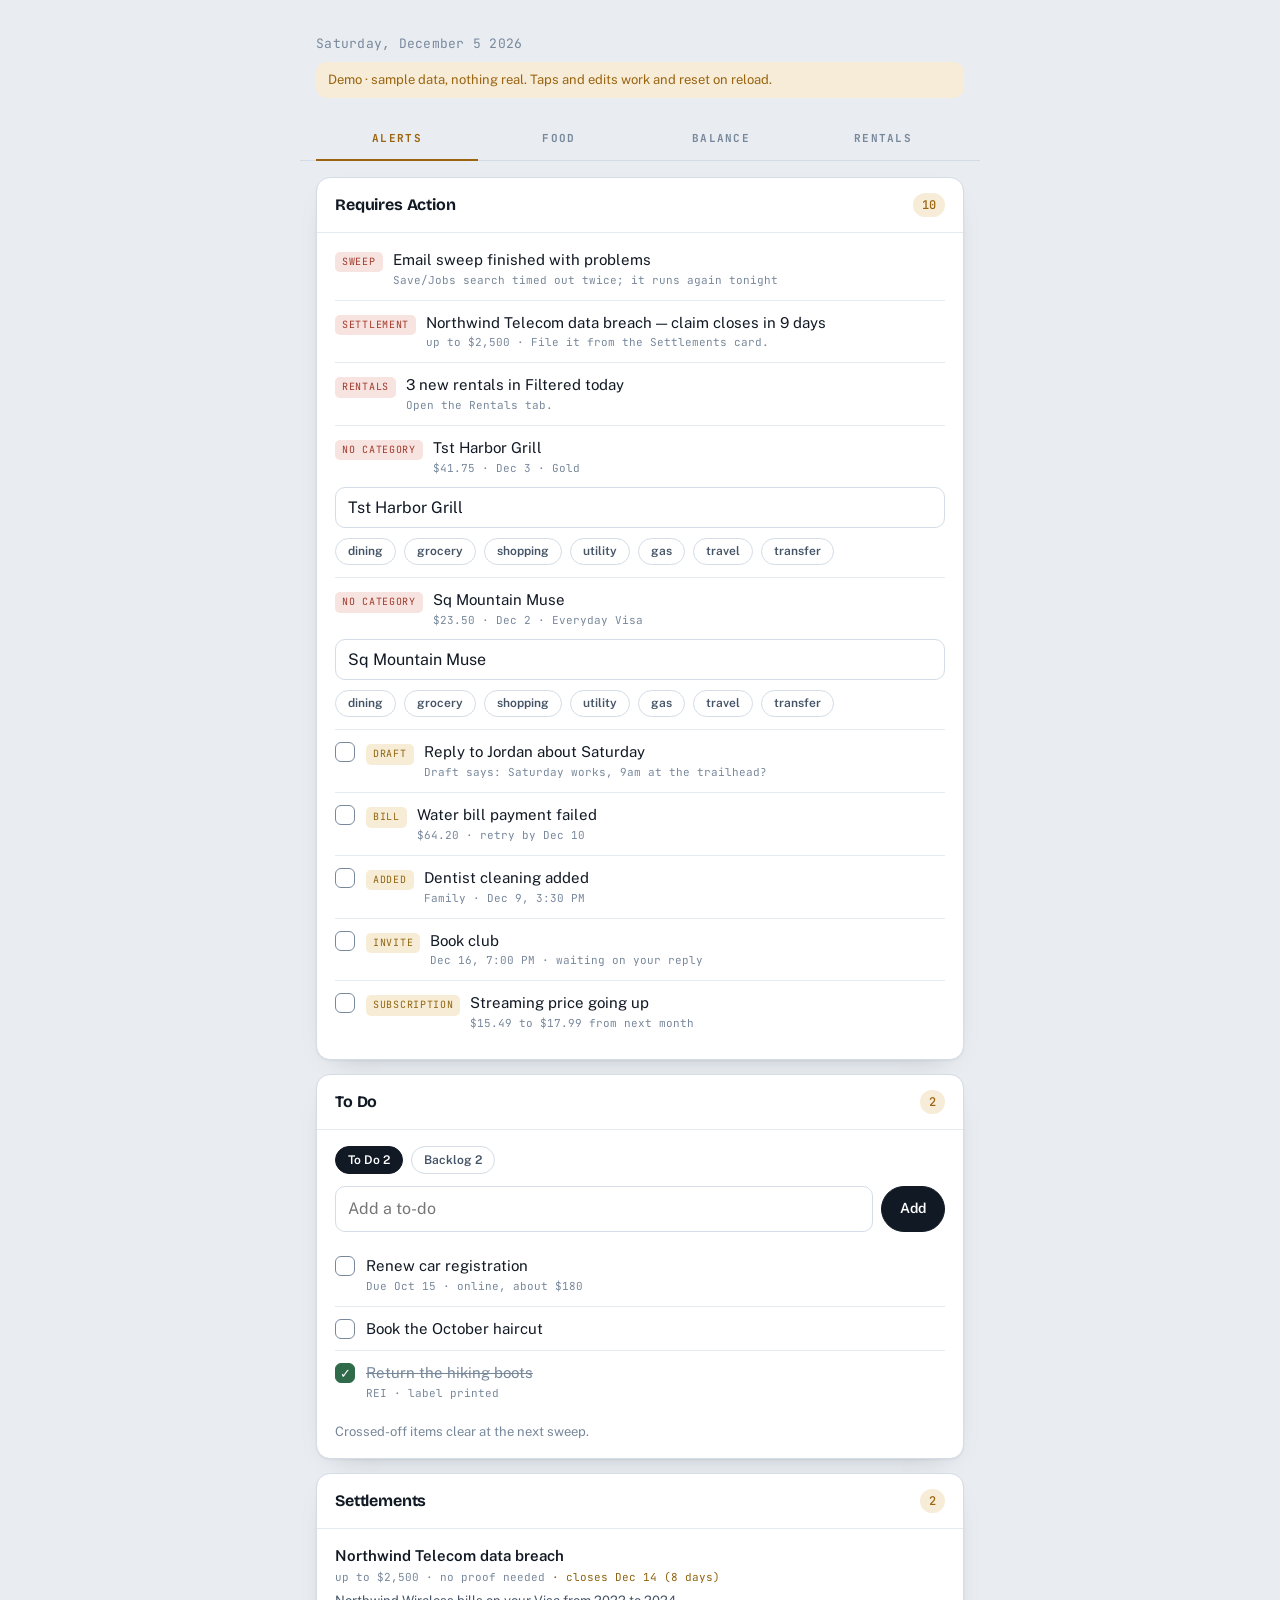
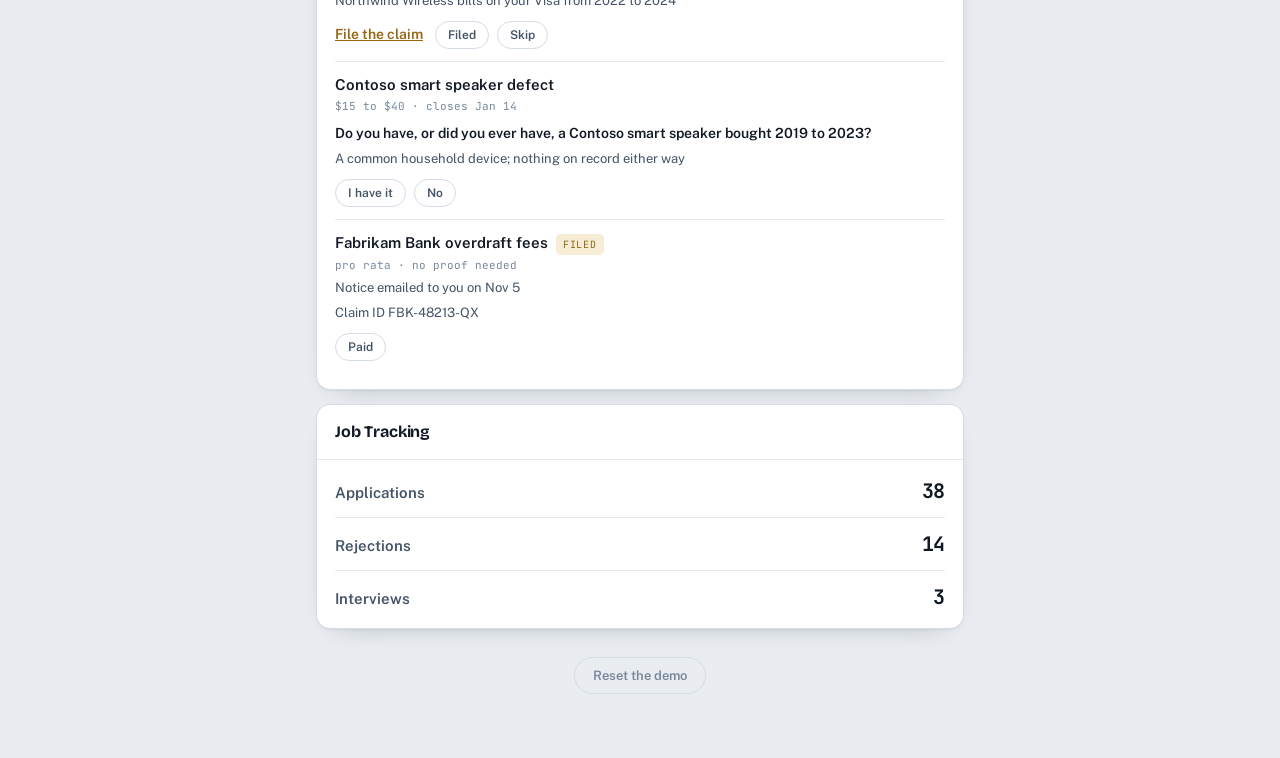
==== page/index.html @ d35552bb "Mirror the current tracking engine with an invented household The page, sweeps, schema and functions" ====
<!doctype html>
<html lang="en">
<head>
<meta charset="utf-8">
<meta name="viewport" content="width=device-width,initial-scale=1,maximum-scale=1,user-scalable=no,viewport-fit=cover">
<title>Tracking Engine</title>
<meta name="apple-mobile-web-app-capable" content="yes">
<meta name="mobile-web-app-capable" content="yes">
<meta name="apple-mobile-web-app-title" content="Tracking">
<meta name="theme-color" content="#e9edf2" media="(prefers-color-scheme: light)">
<meta name="theme-color" content="#0c1218" media="(prefers-color-scheme: dark)">
<link rel="manifest" href="manifest.webmanifest">
<link rel="apple-touch-icon" href="apple-touch-icon.png">
<link rel="icon" type="image/png" href="apple-touch-icon.png">
<link rel="preconnect" href="https://fonts.googleapis.com">
<link rel="preconnect" href="https://fonts.gstatic.com" crossorigin>
<link rel="stylesheet" href="https://fonts.googleapis.com/css2?family=Bricolage+Grotesque:opsz,wght@12..96,500;12..96,700;12..96,800&family=Public+Sans:ital,wght@0,400;0,500;0,600;1,400&family=JetBrains+Mono:wght@400;500;700&display=swap">
<link rel="stylesheet" href="style.css">
<link rel="stylesheet" href="alerts.css">
<link rel="stylesheet" href="food.css">
<link rel="stylesheet" href="balance.css">
<link rel="stylesheet" href="rentals.css">

</head>
<body>

<div class="wrap" id="app">

<header class="top">
  <div class="date" id="briefDate">&nbsp;</div>
  <p class="demo-note">Demo &middot; sample data, nothing real. Taps and edits work and reset on reload.</p>
  <div class="errbar" id="err" hidden></div>
</header>

<nav class="pagetabs" role="tablist" aria-label="Pages">
  <button class="ptab" role="tab" data-page="alerts" aria-selected="true">Alerts</button>
  <button class="ptab" role="tab" data-page="food" aria-selected="false">Food</button>
  <button class="ptab" role="tab" data-page="balance" aria-selected="false">Balance</button>
  <button class="ptab" role="tab" data-page="rentals" aria-selected="false">Rentals</button>
</nav>

<main>

  <div class="page" data-page="alerts">
  <!-- Shown only in the home-screen app, and only until notifications are
       allowed or refused: iOS draws the icon badge only with that permission. -->
  <button type="button" class="badge-ask" id="badgeAsk" hidden>Show the count on the home-screen icon</button>

  <!-- ============ REQUIRES ACTION ============ -->
  <section class="card plain">
    <div class="card-head">
      <h2>Requires Action</h2>
      <span class="count act" id="actCount">0</span>
    </div>
    <div class="card-body">
      <ul class="act" id="actList">
      </ul>
      <p class="all-clear" id="allClear" hidden>Nothing outstanding — everything
        raised this morning has been dealt with.</p>
    </div>
  </section>

  <!-- ============ TO DO ============ -->
  <!-- secretary_todos, list = 'todo', with list = 'backlog' behind a second
       tab: to-dos he has parked, never counted in the badge. A tap crosses an
       item off, or back on; one still crossed off when the next 1am sweep
       runs is cleared. -->
  <section class="card plain" id="todoCard">
    <div class="card-head">
      <h2>To Do</h2>
      <span class="count" id="todoCount">0</span>
    </div>
    <div class="card-body">
      <div class="todo-tabs" id="todoTabs" hidden>
        <button type="button" class="file-opt" id="tabTodo" aria-pressed="true">To Do</button>
        <button type="button" class="file-opt" id="tabBack" aria-pressed="false">Backlog</button>
      </div>
      <div id="todoPane">
        <form class="todo-add" id="todoForm">
          <input id="todoInput" type="text" maxlength="200" placeholder="Add a to-do"
            autocomplete="off" enterkeyhint="done" aria-label="New to-do">
          <button type="submit">Add</button>
        </form>
        <ul class="todos" id="todoList"></ul>
      </div>
      <ul class="todos" id="backList" hidden></ul>
      <p class="caveat" id="todoNote" hidden>Crossed-off items clear at the next sweep.</p>
    </div>
  </section>

  <!-- ============ SETTLEMENTS ============ -->
  <!-- accountant_settlements: class actions he likely qualifies for, found by
       the email sweep (notices every night, a site search on Sundays). Only
       what he can still act on shows: a question, one to file, one filed and
       waiting to pay. Claims are filed by hand, never by the sweep. -->
  <section class="card plain" id="setCard">
    <div class="card-head">
      <h2>Settlements</h2>
      <span class="count" id="setCount">0</span>
    </div>
    <div class="card-body">
      <ul class="sets" id="setList"></ul>
      <p class="blank" id="setEmpty">Nothing to claim right now.</p>
    </div>
  </section>

  <!-- ============ JOB TRACKING ============ -->
  <!-- Counted from secretary_job_events, which the 1am sweep fills from job mail.
       All-time on purpose: the tally runs until the search ends. -->
  <section class="card plain" id="jobsCard">
    <div class="card-head">
      <h2>Job Tracking</h2>
    </div>
    <div class="card-body">
      <div class="jobs">
        <div class="job-row"><span class="job-name">Applications</span><span class="job-n" id="jobApps">&mdash;</span></div>
        <div class="job-row"><span class="job-name">Rejections</span><span class="job-n" id="jobRej">&mdash;</span></div>
        <div class="job-row"><span class="job-name">Interviews</span><span class="job-n" id="jobInt">&mdash;</span></div>
      </div>
    </div>
  </section>

  </div>

  <div class="page" data-page="food" hidden>
  <!-- ============ INTAKE ============ -->
  <!-- Fourteen days of calories per person, each bar split by where those
       calories came from. There is no target line and there should not be one
       (2026-09-14): the only reference is each person's own average. -->
  <section class="card plain" id="intakeCard">
    <div class="card-head">
      <h2>Intake</h2>
      <span class="count" id="intakeCount">14 days</span>
    </div>
    <div class="card-body">
      <div id="intakeBody"><p class="blank">Loading&hellip;</p></div>
    </div>
  </section>

  <!-- ============ DOCTOR'S RECOMMENDATION ============ -->
  <!-- Written by the doctor skill in a chat, on request. Nothing writes it on
       a schedule: a recommendation nobody asked for is a cost with no reader.
       Only the newest per person shows; each stands until that person's next. -->
  <section class="card plain" id="recCard">
    <div class="card-head">
      <h2>Doctor's Recommendation</h2>
    </div>
    <div class="card-body">
      <div id="recBody"><p class="blank">Loading&hellip;</p></div>
    </div>
  </section>
  </div>

  <div class="page" data-page="balance" hidden>
  <!-- ============ SPENDING ============ -->
  <!-- leave_out_over drops any single charge above that size from the squares
       and totals: a new sofa or a plane ticket is not a treat. always_count
       names merchants exempt from it, matched anywhere in the description,
       because a big Costco run is still groceries. A charge left out still
       shows when its day is tapped.

       Four calendar weeks of days. Only dining, grocery and shopping count, and
       the three caps below are what set the shading: a day's even share of
       their weekly total is the middle shade. They are benchmarks — what a
       household like this one is reckoned to need — and how each figure was
       built is in the README. deep_red_over is a flat line on top of that: a
       day past it gets the strongest red, whatever the caps say. -->
  <script type="application/json" id="budget">
  {"caps": {"dining": 25, "grocery": 110, "shopping": 25}, "weeks": 4,
   "leave_out_over": 99, "always_count": ["costco"],
   "deep_red_over": 100}
  </script>

  <section class="card plain budget-card" id="budgetCard">
    <div class="card-head">
      <h2>Spending</h2>
    </div>
    <div class="card-body">
      <div class="heat" id="budHeat" role="group" aria-label="Spend by day"></div>
      <div class="heat-legend" id="budLegend"></div>
      <div class="heat-detail" id="budDetail">Tap a day to see what was spent.</div>
    </div>
  </section>
  <!-- ============ MONEY + TRANSACTIONS (merged) ============ -->
  <section class="card money-card" id="moneyCard">

    <div class="stick">
      <div class="monthnav">
        <button class="mnav" id="mPrev" type="button" aria-label="Earlier month">&lsaquo;</button>
        <button class="mnav-mid" id="monthLabel" type="button" aria-label="Jump to the latest month">September 2026</button>
        <button class="mnav" id="mNext" type="button" aria-label="Later month">&rsaquo;</button>
      </div>
      <div class="figs">
        <div class="fig in">
          <div class="fig-label">In</div>
          <div class="fig-val" id="figIn">$0.00</div>
        </div>
        <div class="fig out">
          <div class="fig-label">Out</div>
          <div class="fig-val" id="figOut">$0.00</div>
        </div>
        <div class="fig net">
          <div class="fig-label">Net</div>
          <div class="fig-val" id="figNet">$0.00</div>
        </div>
      </div>
      <div class="tabs" id="tabs" role="group" aria-label="Filter by category"></div>
    </div>

    <div class="card-body">

      <p class="cats-head">Spend by category</p>
      <div class="cats" id="cats"></div>

      <button class="disclose" id="ledgerToggle" aria-expanded="false" aria-controls="ledger">
        <span id="ledgerLabel">Show transactions</span>
        <span class="chev" aria-hidden="true"></span>
      </button>
      <div class="ledger" id="ledger" hidden></div>

      <p class="caveat" id="gapNote" hidden></p>
      <p class="caveat" id="syncedLine">Synced</p>
    </div>
  </section>
  <!-- ============ CARD CREDITS ============ -->
  <section class="card plain credits-card" id="creditsCard">
    <div class="card-head">
      <h2>Credits</h2>
      <span class="count" id="creditsOpen">&nbsp;</span>
    </div>
    <div class="card-body">
      <div class="creds" id="credsBody">
      </div>
    </div>
  </section>
  </div>

  <div class="page" data-page="rentals" hidden>
  <!-- ============ RENTALS ============ -->
  <!-- Temporary: houses the daily rental sweep found, until a place is found.
       Then this page, its two files, its tables and its sweep all go. -->
  <section class="card plain" id="rentCard">
    <div class="card-head">
      <h2>Rentals</h2>
      <span class="count" id="rentCount">0</span>
    </div>
    <div class="card-body">
      <div id="rentFilter" hidden></div>
      <ul class="rents" id="rentList"></ul>
      <p class="blank" id="rentEmpty">Nothing has passed vetting yet.</p>
    </div>
  </section>
  </div>

</main>
<button class="signout" id="signout" type="button">Reset the demo</button>
</div>

<script src="demo-data.js"></script>
<script src="data.js"></script>
<script src="alerts.js"></script>
<script src="food.js"></script>
<script src="balance.js"></script>
<script src="rentals.js"></script>
</body>
</html>
---- page/style.css ----
/* Shared: tokens, layout, the page strip, cards and the demo note.
   Anything belonging to a single page lives in that page's stylesheet. */

/* The artifact host supplied this; a plain page has to say it. Every .page and
   card that sets display would otherwise ignore its hidden attribute. */
[hidden]{display:none!important}

/* Blue hour into first light: cool slate ground, one sunrise amber for the
   things he has to act on. Semantic colors stay separate from that accent. */
:root{
  --paper:#e9edf2; --card:#ffffff; --sunk:#f2f5f8;
  --ink:#111924; --ink-2:#445366; --ink-3:#78889b;
  --line:#d4dce6; --line-2:#e4eaf1;
  --accent:#9a6410; --accent-soft:#f6ecd8;
  --in:#2f6b4a; --in-soft:#dcece3;
  --out:#a03a2c; --out-soft:#f7e3df;
  --warn:#8f6410; --warn-soft:#f7edd6;
  --on-ink:#ffffff;
  --shadow:0 1px 2px rgba(17,25,36,.05),0 10px 28px -20px rgba(17,25,36,.4);
  --sticky-shadow:0 6px 16px -12px rgba(17,25,36,.5);
}
@media (prefers-color-scheme: dark){
  :root:not([data-theme="light"]){
    --paper:#0c1218; --card:#141c25; --sunk:#0f1720;
    --ink:#e7edf5; --ink-2:#a9b8c9; --ink-3:#78889b;
    --line:#26313d; --line-2:#1c252f;
    --accent:#e0a94e; --accent-soft:#2c2415;
    --in:#6fbf90; --in-soft:#17281f;
    --out:#e08573; --out-soft:#2c1c19;
    --warn:#dcac4d; --warn-soft:#2a2315;
    --on-ink:#0c1218;
    --shadow:0 1px 2px rgba(0,0,0,.5),0 10px 28px -20px rgba(0,0,0,.9);
    --sticky-shadow:0 6px 16px -12px rgba(0,0,0,.9);
  }
}
:root[data-theme="dark"]{
  --paper:#0c1218; --card:#141c25; --sunk:#0f1720;
  --ink:#e7edf5; --ink-2:#a9b8c9; --ink-3:#78889b;
  --line:#26313d; --line-2:#1c252f;
  --accent:#e0a94e; --accent-soft:#2c2415;
  --in:#6fbf90; --in-soft:#17281f;
  --out:#e08573; --out-soft:#2c1c19;
  --warn:#dcac4d; --warn-soft:#2a2315;
  --on-ink:#0c1218;
  --shadow:0 1px 2px rgba(0,0,0,.5),0 10px 28px -20px rgba(0,0,0,.9);
  --sticky-shadow:0 6px 16px -12px rgba(0,0,0,.9);
}

*{box-sizing:border-box}
/* The page is an app on a phone, not a document: a double tap on a square or a
   pinch used to zoom it and leave the view shifted. manipulation turns off
   double-tap zoom; the viewport meta and the gesture handler at the foot of the
   page stop the pinch. */
html{touch-action:manipulation;-webkit-text-size-adjust:100%}
body{margin:0;background:var(--paper);color:var(--ink);
  font-family:"Public Sans",-apple-system,BlinkMacSystemFont,"Segoe UI",sans-serif;
  font-size:16px;line-height:1.5;-webkit-font-smoothing:antialiased}
.wrap{max-width:680px;margin:0 auto;padding:0 16px 64px}
:focus-visible{outline:2px solid var(--accent);outline-offset:2px;border-radius:4px}

header.top{padding:28px 0 18px}
h1{font-family:"Bricolage Grotesque","Public Sans",sans-serif;font-weight:800;
  font-size:clamp(28px,7vw,38px);line-height:1.02;letter-spacing:-.02em;margin:0;
  text-wrap:balance}
.date{font-family:"JetBrains Mono",ui-monospace,monospace;font-size:13px;
  color:var(--ink-3);letter-spacing:.02em;margin-top:6px}

/* ===== the three pages ===== */
/* One strip, one page shown at a time. `.tabs`/`.tab` were already taken by
   the category chips inside the money card, so these carry their own names
   rather than overloading those. --tabh is the strip's height, and the money
   card's own sticky header sits below it. */
:root{--tabh:43px}
.pagetabs{position:sticky;top:0;z-index:8;display:flex;
  background:var(--paper);border-bottom:1px solid var(--line);
  margin:0 -16px 16px;padding:0 16px}
.ptab{flex:1 1 0;min-width:0;font:inherit;cursor:pointer;
  font-family:"JetBrains Mono",ui-monospace,monospace;font-size:11px;
  font-weight:700;letter-spacing:.12em;text-transform:uppercase;
  color:var(--ink-3);background:none;border:none;
  border-bottom:2px solid transparent;margin-bottom:-1px;
  padding:14px 4px 12px;white-space:nowrap}
@media (max-width:380px){.ptab{font-size:10px;letter-spacing:.06em}}
.ptab:hover{color:var(--ink)}
.ptab[aria-selected="true"]{color:var(--accent);border-bottom-color:var(--accent)}
.page{display:flex;flex-direction:column;gap:14px}

main{display:flex;flex-direction:column;gap:14px}
section.card{background:var(--card);border:1px solid var(--line);border-radius:14px;
  box-shadow:var(--shadow);overflow:hidden}
.card-head{display:flex;align-items:center;gap:10px;padding:15px 18px 13px}
h2{font-family:"Bricolage Grotesque","Public Sans",sans-serif;font-size:16px;
  font-weight:700;letter-spacing:-.01em;margin:0;flex:1}
.count{font-family:"JetBrains Mono",ui-monospace,monospace;font-size:12px;
  font-weight:500;padding:3px 9px;border-radius:999px;background:var(--sunk);
  color:var(--ink-2);font-variant-numeric:tabular-nums;white-space:nowrap}
.count.act{background:var(--accent-soft);color:var(--accent)}
.card-body{padding:16px 18px}
.card.plain .card-head{border-bottom:1px solid var(--line-2);padding-bottom:15px}

/* ===== the demo note ===== */
.demo-note{margin:8px 0 0;padding:9px 12px;border-radius:10px;
  background:var(--accent-soft);color:var(--accent);font-size:13px;line-height:1.45}
.errbar{margin:12px 0 0;padding:11px 13px;border-radius:10px;
  background:var(--out-soft);color:var(--out);font-size:14px;line-height:1.45}
.signout{display:block;margin:28px auto 0;font:inherit;font-size:13px;
  font-weight:600;cursor:pointer;color:var(--ink-3);background:none;
  border:1px solid var(--line);border-radius:999px;padding:8px 18px}
.signout:hover{color:var(--ink);border-color:var(--ink-3)}
---- page/alerts.css ----
/* Alerts: requires action, to do, job tracking.
   Loaded by index.html. Styles for other pages are in their own
   file, so a session working on one page never opens the others. */

/* ===== the badge ask ===== */
.badge-ask{display:block;width:100%;margin:0 0 14px;font:inherit;font-size:14px;
  font-weight:600;cursor:pointer;color:var(--on-ink);background:var(--ink);
  border:1px solid var(--ink);border-radius:999px;padding:10px 16px}
.badge-ask[hidden]{display:none}

/* ===== job tracking ===== */
/* Three running totals, all-time. Counts rather than a list: the threads are
   in Gmail already, and what the page adds is the tally. */
.jobs{display:flex;flex-direction:column}
.job-row{display:flex;justify-content:space-between;align-items:baseline;
  gap:12px;padding:11px 0}
.job-row:first-child{padding-top:0}
.job-row:last-child{padding-bottom:0}
.job-row+.job-row{border-top:1px solid var(--line-2)}
.job-name{font-size:15px;font-weight:600;color:var(--ink-2)}
.job-n{font-family:"JetBrains Mono",ui-monospace,monospace;font-size:20px;
  font-weight:700;letter-spacing:-.02em;font-variant-numeric:tabular-nums;
  color:var(--ink)}

/* ===== requires action ===== */
/* Items share the to-do rows below; a problem has a red tag and no box. */
ul.act{list-style:none;margin:0;padding:0}
ul.act>li{border-top:1px solid var(--line-2)}
ul.act>li:first-child{border-top:0}
ul.act>li:first-child>.todo-item,ul.act>li.act-problem:first-child{padding-top:0}
ul.act .todo-item{border-top:0}
.act-problem{display:flex;gap:10px;align-items:flex-start;padding:11px 0;
  font-size:15px;line-height:1.45}
.act-problem .tag{background:var(--out-soft);color:var(--out)}
.act-main{flex:1;min-width:0;display:flex;gap:10px;align-items:flex-start}
.act-body{min-width:0;display:flex;flex-direction:column}
.todo-item.done .tag{opacity:.5}
.file-pick{display:flex;align-items:center;gap:8px;padding:0 0 12px 31px}
.file-lab{font-size:12px;color:var(--ink-3)}
.file-opt{font:inherit;font-size:12px;font-weight:600;cursor:pointer;
  padding:4px 12px;border-radius:999px;border:1px solid var(--line);
  background:none;color:var(--ink-2)}
.file-opt[aria-pressed="true"]{background:var(--ink);border-color:var(--ink);
  color:var(--on-ink)}
/* a charge with no category: its line, then a chip per category */
.act-uncat{padding:11px 0 0;font-size:15px;line-height:1.45}
ul.act>li.act-uncat:first-child{padding-top:0}
.act-uncat .tag{background:var(--out-soft);color:var(--out)}
/* 16px in the field, or iOS zooms the page when it is focused */
.uncat-name{display:block;width:100%;box-sizing:border-box;margin-top:10px;
  font:inherit;font-size:16px;color:var(--ink);background:var(--card);
  border:1px solid var(--line);border-radius:10px;padding:8px 12px}
.cat-pick{flex-wrap:wrap;padding:10px 0 12px}
.cat-pick[aria-busy="true"]{opacity:.5;pointer-events:none}
.all-clear{margin:0;color:var(--ink-3);font-size:14px}
.tag{font-family:"JetBrains Mono",ui-monospace,monospace;font-size:10px;
  text-transform:uppercase;letter-spacing:.07em;padding:3px 7px;border-radius:5px;
  flex:none;margin-top:3px;background:var(--warn-soft);color:var(--warn)}

/* ===== settlements ===== */
ul.sets{list-style:none;margin:0;padding:0}
ul.sets:empty{display:none}
.set{padding:12px 0;border-top:1px solid var(--line-2)}
.set:first-child{border-top:0;padding-top:0}
.set-head{display:flex;align-items:baseline;gap:8px;flex-wrap:wrap}
.set-head .tag{margin-top:0}
.set-title{font-size:15px;font-weight:600;color:var(--ink);overflow-wrap:anywhere}
.set-meta{margin:3px 0 0}
.set-meta .soon{color:var(--warn)}
.set-ask{margin:8px 0 0;font-size:14px;font-weight:600;color:var(--ink)}
.set-why{margin:6px 0 0;font-size:13px;line-height:1.45;color:var(--ink-2)}
.set-acts{display:flex;flex-wrap:wrap;align-items:center;gap:8px;margin-top:10px}
.set-go{font-size:14px;font-weight:600;color:var(--accent);margin-right:4px}

/* ===== to do ===== */
/* 16px in the field, or iOS zooms the page when it is focused */
.todo-add{display:flex;gap:8px}
.todo-add input{flex:1;min-width:0;font:inherit;font-size:16px;color:var(--ink);
  background:var(--card);border:1px solid var(--line);border-radius:10px;
  padding:10px 12px}
.todo-add button{flex:none;font:inherit;font-size:14px;font-weight:600;
  cursor:pointer;color:var(--on-ink);background:var(--ink);
  border:1px solid var(--ink);border-radius:999px;padding:0 18px}
.todo-add button[disabled]{opacity:.5;cursor:default}
ul.todos{list-style:none;margin:12px 0 0;padding:0}
ul.todos:empty{display:none}
.todo-item{display:flex;align-items:flex-start;gap:11px;width:100%;
  padding:11px 0;border:0;border-top:1px solid var(--line-2);background:none;
  font:inherit;font-size:15px;line-height:1.45;color:var(--ink);
  text-align:left;cursor:pointer}
ul.todos li:first-child .todo-item{border-top:0}
.todo-box{flex:none;width:20px;height:20px;margin-top:1px;border-radius:6px;
  border:1.5px solid var(--ink-3);display:flex;align-items:center;
  justify-content:center;font-size:13px;line-height:1;color:transparent}
.todo-text{min-width:0;overflow-wrap:anywhere}
.todo-item.done .todo-box{background:var(--in);border-color:var(--in);
  color:var(--on-ink)}
.todo-item.done .todo-text{text-decoration:line-through;color:var(--ink-3)}
#todoNote{margin-top:10px}
/* To Do | Backlog */
.todo-tabs{display:flex;gap:8px;margin-bottom:12px}
---- page/food.css ----
/* Food: the intake chart, a tapped day's meals, the recommendation.
   Loaded by index.html. Styles for other pages are in their own
   file, so a session working on one page never opens the others. */

/* ===== intake: a day's foods, under the chart ===== */
.meal{display:flex;justify-content:space-between;align-items:baseline;gap:12px;
  padding:7px 0;border-top:1px solid var(--line-2)}
.meal:first-child{border-top:none}
.meal-name{font-size:13px;color:var(--ink-2);line-height:1.4;
  overflow-wrap:anywhere}
.meal-num{flex:none;font-family:"JetBrains Mono",ui-monospace,monospace;
  font-size:12px;color:var(--ink-3);font-variant-numeric:tabular-nums;
  white-space:nowrap}
.who{font-family:"JetBrains Mono",ui-monospace,monospace;font-size:11px;
  text-transform:uppercase;letter-spacing:.08em;color:var(--ink-2);
  margin:0 0 6px}
.blank{color:var(--ink-3);white-space:normal}

/* ===== doctor's recommendation ===== */
.rec{padding:13px 0;border-top:1px solid var(--line-2)}
.rec:first-child{border-top:none;padding-top:0}
.rec:last-child{padding-bottom:0}
.rec-head{display:flex;justify-content:space-between;align-items:baseline;
  gap:10px;margin:0 0 5px}
.rec-body{margin:0;font-size:14px;line-height:1.5;color:var(--ink-2);
  white-space:pre-wrap}

/* ===== intake: 14 days of calories, split by macro ===== */
/* Bars are scaled together across both people, so the two rows compare. A day
   with three or fewer foods on it is drawn hollow — that is a day nobody
   finished logging, not a day nobody ate. */
.intake-who{display:flex;justify-content:space-between;align-items:baseline;
  gap:10px;margin:0 0 2px}
.intake-who+.chart{margin-bottom:18px}
.chart-avg-lab{font-family:"JetBrains Mono",ui-monospace,monospace;font-size:11px;
  color:var(--ink-3);font-variant-numeric:tabular-nums}
.chart{position:relative;margin:0 0 4px}
.chart-bars{display:flex;align-items:flex-end;gap:3px;height:104px}
.chart-col{flex:1;display:flex;flex-direction:column;justify-content:flex-end;
  height:100%;padding:0;border:0;background:none;cursor:pointer}
.chart-stack{display:flex;flex-direction:column;justify-content:flex-end;
  border-radius:3px 3px 0 0;overflow:hidden;min-height:1px}
.chart-seg{width:100%}
.seg-f{background:var(--warn)}
.seg-c{background:color-mix(in srgb,var(--ink-3) 50%,var(--sunk))}
.seg-p{background:var(--in)}
.chart-col.thin .chart-stack{opacity:.45}
.chart-col.on .chart-stack{outline:2px solid var(--ink-2);outline-offset:1px}
.chart-avg{position:absolute;left:0;right:0;border-top:1px dashed var(--ink-3);
  opacity:.65;pointer-events:none}
.chart-days{display:flex;gap:3px;margin-top:5px}
.chart-days span{flex:1;text-align:center;font-family:"JetBrains Mono",ui-monospace,monospace;
  font-size:9px;color:var(--ink-3)}
.chart-key{display:flex;flex-wrap:wrap;gap:4px 14px;margin:2px 0 0;
  font-size:11px;color:var(--ink-3)}
.chart-key i{display:inline-block;width:9px;height:9px;border-radius:2px;
  margin-right:5px;vertical-align:baseline}
.intake-detail{margin:12px 0 0;padding-top:10px;border-top:1px solid var(--line-2);
  font-size:13px;color:var(--ink-2);line-height:1.5}
.intake-detail .blank{margin:0}
---- page/balance.css ----
/* Balance: money, spend by category, the ledger, the heatmap, credits.
   Loaded by index.html. Styles for other pages are in their own
   file, so a session working on one page never opens the others. */

/* ===== money: the sticky control block ===== */
/* position:sticky dies inside an overflow:hidden ancestor, so this one card
   opts out of the shared clip. */
.money-card{overflow:visible}
.stick{position:sticky;top:var(--tabh);z-index:5;background:var(--card);
  border-radius:13px 13px 0 0;border-bottom:1px solid var(--line-2);
  box-shadow:var(--sticky-shadow)}

/* month navigator: one bar the width of the card, arrows at both ends. The
   middle is a button too - it jumps back to the newest month. */
.monthnav{display:flex;align-items:stretch;margin:15px 18px 0;overflow:hidden;
  border:1px solid var(--line);border-radius:10px;background:var(--sunk)}
.mnav{flex:none;width:46px;padding:9px 0;font:inherit;font-size:18px;
  line-height:1.2;cursor:pointer;background:none;border:none;color:var(--ink-2)}
.mnav:hover:not(:disabled){background:var(--card);color:var(--ink)}
.mnav:disabled{opacity:.28;cursor:default}
.mnav-mid{flex:1;min-width:0;padding:9px 4px;border:none;background:none;
  cursor:pointer;color:var(--ink);
  font-family:"Bricolage Grotesque","Public Sans",sans-serif;
  font-size:15px;font-weight:700;letter-spacing:-.01em;
  white-space:nowrap;overflow:hidden;text-overflow:ellipsis}
.mnav-mid:hover{background:var(--card)}
.figs{display:flex;gap:10px;padding:12px 18px 0}
.fig{flex:1;min-width:0;border-radius:10px;padding:10px;background:var(--sunk)}
.fig.in{background:var(--in-soft)}
.fig.out{background:var(--out-soft)}
.fig-label{font-family:"JetBrains Mono",ui-monospace,monospace;font-size:10px;
  text-transform:uppercase;letter-spacing:.08em;color:var(--ink-3)}
/* Sized to fit three figures across a phone without wrapping. A wrapped
   currency value reads as two numbers, which is worse than a small one. */
.fig-val{font-family:"JetBrains Mono",ui-monospace,monospace;
  font-size:clamp(12px,3.9vw,19px);
  font-weight:700;margin-top:3px;font-variant-numeric:tabular-nums;
  letter-spacing:-.03em;white-space:nowrap;overflow:hidden;text-overflow:ellipsis}
.fig.in .fig-val{color:var(--in)}
.fig.out .fig-val{color:var(--out)}
.fig.net .fig-val{color:var(--ink)}

/* tab strip: scrolls sideways on a phone rather than wrapping to two rows */
.tabs{display:flex;gap:7px;overflow-x:auto;padding:12px 18px 13px;
  scrollbar-width:none;-webkit-overflow-scrolling:touch}
.tabs::-webkit-scrollbar{display:none}
.tab{flex:none;font:inherit;font-size:13px;font-weight:600;cursor:pointer;
  padding:5px 12px;border-radius:999px;border:1px solid var(--line);
  background:var(--card);color:var(--ink-2);white-space:nowrap}
.tab:hover{border-color:var(--ink-3)}
.tab[aria-pressed="true"]{background:var(--ink);border-color:var(--ink);
  color:var(--on-ink)}

/* ===== spend by category: name, proportional rule, amount ===== */
.cats{display:flex;flex-direction:column;gap:2px;margin:0 0 4px}
.cat{display:grid;grid-template-columns:66px 1fr auto;align-items:center;gap:10px;
  width:100%;font:inherit;text-align:left;cursor:pointer;background:none;
  border:none;padding:5px 0;border-radius:6px}
.cat-name{font-size:13px;font-weight:600;color:var(--ink-2)}
.cat-bar{height:6px;border-radius:3px;background:var(--sunk);overflow:hidden}
.cat-bar i{display:block;height:100%;background:var(--out);border-radius:3px}
.cat-amt{font-family:"JetBrains Mono",ui-monospace,monospace;font-size:13px;
  font-weight:600;font-variant-numeric:tabular-nums;color:var(--ink-2);
  white-space:nowrap}
.money-card.picked .cat{opacity:.4}
.money-card.picked .cat.on{opacity:1}
.cat.on .cat-name{color:var(--ink);font-weight:700}
.cats-head{font-family:"JetBrains Mono",ui-monospace,monospace;font-size:11px;
  text-transform:uppercase;letter-spacing:.08em;color:var(--ink-3);margin:0 0 8px}

/* ===== the transactions, grouped by the day they posted ===== */
/* Collapsed by default: the figures and the bars are the daily read, the
   individual rows are the follow-up question. */
.disclose{display:flex;align-items:center;justify-content:space-between;gap:10px;
  width:100%;margin-top:16px;padding:11px 13px;border-radius:10px;
  border:1px solid var(--line);background:var(--sunk);color:var(--ink-2);
  font:inherit;font-size:13px;font-weight:600;cursor:pointer}
.disclose:hover{border-color:var(--ink-3);color:var(--ink)}
.chev{flex:none;width:7px;height:7px;margin-top:-3px;
  border-right:2px solid currentColor;border-bottom:2px solid currentColor;
  transform:rotate(45deg);transition:transform .2s ease}
.disclose[aria-expanded="true"] .chev{transform:rotate(-135deg);margin-top:2px}
@media (prefers-reduced-motion: reduce){.chev{transition:none}}
.ledger{margin-top:18px;padding-top:14px;border-top:1px solid var(--line-2)}
.day{margin-top:16px;padding-top:13px;border-top:1px solid var(--line-2)}
/* filtering can hide the first group, so the leading rule is set in JS
   rather than with :first-child */
.day.lead{margin-top:0;padding-top:0;border-top:none}
.day-label{font-family:"JetBrains Mono",ui-monospace,monospace;font-size:11px;
  text-transform:uppercase;letter-spacing:.08em;color:var(--ink-3);margin:0 0 9px}
.txns{display:flex;flex-direction:column;gap:10px}
.txn{display:flex;justify-content:space-between;gap:12px;align-items:baseline}
.txn-main{min-width:0}
.txn-name{font-size:14px;font-weight:600;color:var(--ink);overflow-wrap:anywhere}
.txn-name.raw{color:var(--ink-2);font-weight:500}
.txn-meta{font-family:"JetBrains Mono",ui-monospace,monospace;font-size:11px;
  color:var(--ink-3);margin-top:2px}
.txn-amt{font-family:"JetBrains Mono",ui-monospace,monospace;font-size:14px;
  font-weight:600;color:var(--out);white-space:nowrap;
  font-variant-numeric:tabular-nums}
.txn-amt.pos{color:var(--in)}
.caveat{margin:16px 0 0;color:var(--ink-3);font-size:13px;line-height:1.45}
.caveat+.caveat{margin-top:6px}

/* ===== spending: four calendar weeks of days, shaded by spend ===== */
/* Sunday to Saturday, newest week at the bottom. A square is a day's spend in
   dining, grocery and shopping and shows the day of the month; the column on
   the right is that week's total. Days still to come in this week are faint
   outlines, so the grid keeps its shape. */
.heat{display:grid;grid-template-columns:44px repeat(7,minmax(0,1fr)) 50px;
  gap:5px;align-items:center}
.heat-h{font-family:"JetBrains Mono",ui-monospace,monospace;font-size:10px;
  letter-spacing:.06em;color:var(--ink-3);text-align:center}
.heat-wk{font-family:"JetBrains Mono",ui-monospace,monospace;font-size:10px;
  color:var(--ink-3);white-space:nowrap}
.heat-wk.now{color:var(--ink);font-weight:700}
.heat-tot{font-family:"JetBrains Mono",ui-monospace,monospace;font-size:11px;
  font-weight:600;text-align:right;color:var(--ink-2);white-space:nowrap;
  font-variant-numeric:tabular-nums}
/* red as soon as a week passes the caps' total, this week included; green only
   once a week has ended at or under it, because a week still running can
   always go over */
.heat-tot.over{color:var(--out)}
.heat-tot.under{color:var(--in)}
.heat-d{display:flex;align-items:center;justify-content:center;width:100%;
  aspect-ratio:1;border-radius:6px;padding:0;border:none;cursor:pointer;
  background:var(--sunk);font-family:"JetBrains Mono",ui-monospace,monospace;
  font-size:10px;color:var(--ink-3);font-variant-numeric:tabular-nums}
/* A diverging scale around a day's share of the week (about $23): bright green
   for a day that spent little or nothing, fading to neutral as it nears the
   share, then red once past it, bright red past twice the share, and a
   stronger red again past deep_red_over (#budget) — darker on a light page,
   brighter on a dark one, so it stands out from r2 either way. A recent day
   with nothing on it yet is left plain rather than green — its charges may
   simply not have posted. */
.heat-d.g2{background:var(--in);color:var(--on-ink)}
.heat-d.g1{background:color-mix(in srgb,var(--in) 45%,var(--sunk))}
.heat-d.n{background:color-mix(in srgb,var(--ink-3) 35%,var(--sunk))}
.heat-d.r1{background:color-mix(in srgb,var(--out) 55%,var(--sunk))}
.heat-d.r2{background:var(--out);color:var(--on-ink)}
.heat-d.r3{background:var(--heat-r3);color:#fff;font-weight:700}
:root{--heat-r3:#5e150c}
@media (prefers-color-scheme: dark){
  :root:not([data-theme="light"]){--heat-r3:#ff4b33}
}
:root[data-theme="dark"]{--heat-r3:#ff4b33}
.heat-d.future{background:none;box-shadow:inset 0 0 0 1px var(--line-2);
  color:var(--line);cursor:default}
.heat-d.today{box-shadow:inset 0 0 0 1.5px var(--ink-3)}
.heat-d[aria-pressed="true"]{box-shadow:0 0 0 2px var(--accent)}
.heat-legend{display:flex;align-items:center;justify-content:flex-end;gap:4px;
  margin-top:10px;font-family:"JetBrains Mono",ui-monospace,monospace;
  font-size:10px;color:var(--ink-3)}
.heat-legend i{display:block;width:12px;height:12px;border-radius:3px;
  aspect-ratio:auto}
.heat-legend span{margin:0 4px}
.heat-detail{margin:14px 0 0;padding:11px 13px;border-radius:10px;
  background:var(--sunk);font-size:14px;line-height:1.45;color:var(--ink-2)}
.heat-detail b{color:var(--ink)}
.heat-detail .cats-line{display:block;margin-top:3px;
  font-family:"JetBrains Mono",ui-monospace,monospace;font-size:12px;
  color:var(--ink-3)}
.heat-detail .late{display:block;margin-top:4px;font-size:12px;color:var(--warn)}
/* the charges behind the day, under its category split */
.day-txns{list-style:none;margin:10px 0 0;padding:8px 0 0;
  border-top:1px solid var(--line-2);display:flex;flex-direction:column;gap:7px}
.day-txn{display:flex;justify-content:space-between;align-items:baseline;gap:12px}
.day-txn-name{min-width:0;font-size:13px;color:var(--ink);overflow-wrap:anywhere}
.day-txn-meta{display:block;font-family:"JetBrains Mono",ui-monospace,monospace;
  font-size:11px;color:var(--ink-3)}
.day-txn-amt{flex:none;font-family:"JetBrains Mono",ui-monospace,monospace;
  font-size:13px;font-weight:600;color:var(--ink-2);font-variant-numeric:tabular-nums}
.day-txn.out .day-txn-name,.day-txn.out .day-txn-amt{color:var(--ink-3)}
.day-txn.out .day-txn-amt{text-decoration:line-through}

/* ===== renaming and categorizing a row, from the page ===== */
/* A tapped row opens under itself. The edit is stored against the merchant,
   not the charge, so tomorrow's charge from the same place lands named. */
.txn-row{display:flex;flex-direction:column}
.txn{width:100%;font:inherit;text-align:left;background:none;border:none;
  padding:0;color:inherit}
.ledger.editable button.txn{cursor:pointer}
.ledger.editable button.txn:hover .txn-name{color:var(--accent)}
.txn.open .txn-name{color:var(--accent)}
/* A charge the bank has not settled. It counts in every total — the money is
   spent — so the marker goes on the row rather than into `category`, which the
   spend bars read, or into the name, which the merchant alias map matches on. */
.prov{color:var(--warn);font-weight:700}
.ed-hint{margin:0 0 14px;color:var(--ink-3);font-size:12px}
.txn-edit{margin:11px 0 3px;padding:13px;border:1px solid var(--line);
  border-radius:10px;background:var(--sunk)}
.ed-lab{display:block;font-family:"JetBrains Mono",ui-monospace,monospace;
  font-size:10px;text-transform:uppercase;letter-spacing:.08em;
  color:var(--ink-3);margin:0 0 6px}
.ed-block{margin-top:12px}
.ed-name{width:100%;font:inherit;font-size:16px;font-weight:600;
  color:var(--ink);background:var(--card);border:1px solid var(--line);
  border-radius:8px;padding:9px 10px}
.ed-chips{display:flex;flex-wrap:wrap;gap:6px}
.ed-chip{font:inherit;font-size:12px;font-weight:600;cursor:pointer;
  padding:5px 11px;border-radius:999px;border:1px solid var(--line);
  background:var(--card);color:var(--ink-2)}
.ed-chip:hover{border-color:var(--ink-3)}
.ed-chip[aria-pressed="true"]{background:var(--ink);border-color:var(--ink);
  color:var(--on-ink)}
.ed-acts{display:flex;align-items:center;gap:8px;margin-top:14px}
.ed-btn{font:inherit;font-size:13px;font-weight:600;cursor:pointer;
  padding:8px 15px;border-radius:9px;border:1px solid var(--line);
  background:var(--card);color:var(--ink-2)}
.ed-btn:hover{border-color:var(--ink-3);color:var(--ink)}
.ed-btn.go{background:var(--ink);border-color:var(--ink);color:var(--on-ink)}
.ed-note{margin:11px 0 0;color:var(--ink-3);font-size:12px;line-height:1.45}

/* ===== card credits ===== */
/* Struck through rather than removed: these refresh on their own cycle,
   so a used credit is a state, not a deletion. */
/* The whole list, at full height. It used to sit in a 392px window that
   cut the last row to say there was more below; with the same credit split
   across two cards, the thing worth seeing was the split, not the cut. */

/* A flat list, soonest deadline first. Credits that sit on two cards were
   once folded under one expandable row; the fold hid the deadline,
   which is the only thing that makes one of them urgent. Each card's credit
   is its own line now, and the sub-line carries the card and the days left. */
#credsBody>*+*{border-top:1px solid var(--line-2)}
.cred-meta .soon{color:var(--warn);font-weight:700}
.creds{display:flex;flex-direction:column}
.cred{display:block;width:100%;padding:13px 0}
.cred+.cred{border-top:1px solid var(--line-2)}
.cred-top{display:flex;justify-content:space-between;gap:12px;align-items:center}
.cred-title{display:flex;align-items:center;gap:9px;min-width:0}
/* The merchant's own icon, served from page/icons beside this file rather than
   from a favicon service, which would hand the credit list to a third party on
   every load. It is decoration: a missing one hides itself and the row reads
   the same. */
.cred-icon{flex:none;width:22px;height:22px;border-radius:6px;object-fit:contain;
  background:var(--sunk)}
.cred-name{font-size:14px;font-weight:600;color:var(--ink);overflow-wrap:anywhere}
.cred-meta{display:block;font-family:"JetBrains Mono",ui-monospace,monospace;
  font-size:11px;color:var(--ink-3);margin-top:2px;white-space:normal}
.cred-amt{font-family:"JetBrains Mono",ui-monospace,monospace;font-size:14px;
  font-weight:700;color:var(--ink);font-variant-numeric:tabular-nums;
  white-space:nowrap}
/* the bar is the state: it fills as the credit is claimed, and a full bar
   strikes the row through. Nothing leaves the list — these come back. */
.cred-track{display:block;height:7px;border-radius:4px;background:var(--sunk);
  overflow:hidden;margin-top:10px}
.cred-track i{display:block;height:100%;width:0;background:var(--in);
  border-radius:4px;transition:width .25s ease}
.cred-legend{display:flex;justify-content:space-between;gap:10px;margin-top:6px;
  font-family:"JetBrains Mono",ui-monospace,monospace;font-size:11px;
  color:var(--ink-3);font-variant-numeric:tabular-nums}
.cl-r.soon{color:var(--warn);font-weight:700}
.cred.used .cred-name,
.cred.used .cred-amt{text-decoration:line-through;
  text-decoration-thickness:1.5px;color:var(--ink-3)}
.cred.used .cred-icon{opacity:.45}
.cred.used .cl-r{color:var(--in);font-weight:700}
@media (prefers-reduced-motion: reduce){.cred-track i{transition:none}}
---- page/rentals.css ----
/* Rentals: the houses the rental sweep found. Temporary, like the page.
   Loaded by index.html. Styles for other pages are in their own
   file, so a session working on one page never opens the others. */

#rentFilter{display:flex;flex-wrap:wrap;gap:6px;margin:0 0 12px}
#rentFilter[hidden]{display:none}
ul.rents{list-style:none;margin:0;padding:0}
ul.rents:empty{display:none}
.rent{border-top:1px solid var(--line-2)}
.rent:first-child{border-top:0}
.rent-row{display:flex;gap:12px;align-items:flex-start;width:100%;padding:12px 0;
  border:0;background:none;font:inherit;color:inherit;text-align:left;cursor:pointer}
.rent:first-child .rent-row{padding-top:0}
.rent-pic{flex:none;width:96px;height:72px;border-radius:8px;overflow:hidden;
  background:var(--sunk);border:1px solid var(--line-2)}
.rent-pic img{display:block;width:100%;height:100%;object-fit:cover}
.rent-main{flex:1;min-width:0;display:flex;flex-direction:column;gap:2px}
.rent-top{display:flex;align-items:baseline;gap:8px;flex-wrap:wrap}
.rent-price{font-family:"JetBrains Mono",ui-monospace,monospace;font-size:16px;
  font-weight:700;font-variant-numeric:tabular-nums;color:var(--ink)}
.rent-drop{font-size:12px;color:var(--in);text-decoration:line-through}
.rent-top .tag{margin-top:0}
.rent-addr{font-size:14px;color:var(--ink-2);overflow-wrap:anywhere}
.rent.gone .rent-pic,.rent.gone .rent-price{opacity:.5}
.rent-open{padding:0 0 14px 108px;display:flex;flex-direction:column;gap:10px}
.rent-agent{margin:0;font-size:13px;color:var(--ink-2);overflow-wrap:anywhere}
.rent-agent a,.rent-link{color:var(--accent)}
.rent-link{font-size:14px;font-weight:600}
.rent-chips{display:flex;flex-wrap:wrap;gap:8px}
.rent-check{font-size:12px;color:var(--warn)}
.rent-apply{font-size:12px;color:var(--ink-2)}
.rent-apply.strict{color:var(--out)}
.rent-deal{font-size:12px;color:var(--in)}
.rent-notes{margin:0;font-size:13px;line-height:1.45;color:var(--ink-2)}
.rent-no{align-self:flex-start;font:inherit;font-size:13px;font-weight:600;cursor:pointer;
  color:var(--ink-2);background:none;border:1px solid var(--line);border-radius:999px;
  padding:6px 14px}
.rent-why{display:flex;flex-direction:column;gap:10px}
.rent-why input{font:inherit;font-size:16px;color:var(--ink);background:var(--card);
  border:1px solid var(--line);border-radius:10px;padding:10px 12px}
.rent-why .rent-no{color:var(--on-ink);background:var(--ink);border-color:var(--ink)}
@media (max-width:420px){ .rent-open{padding-left:0} }
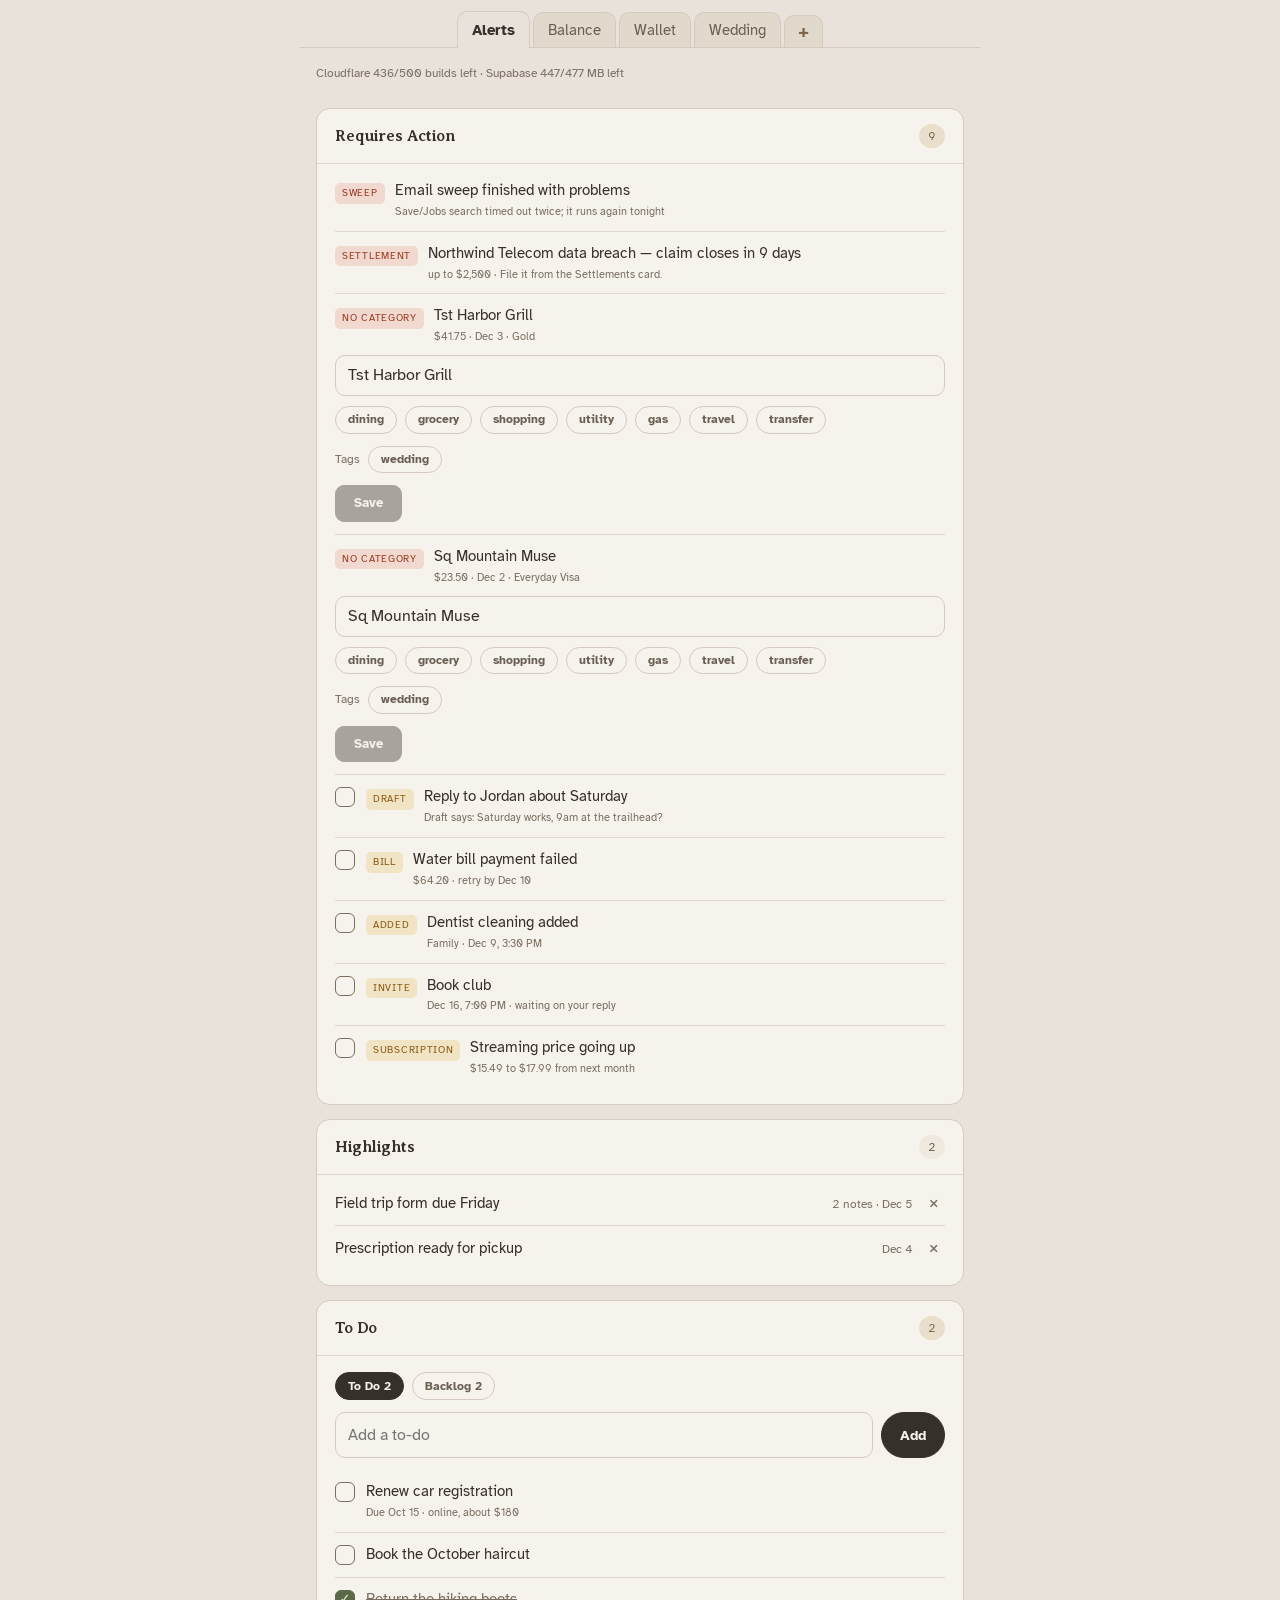
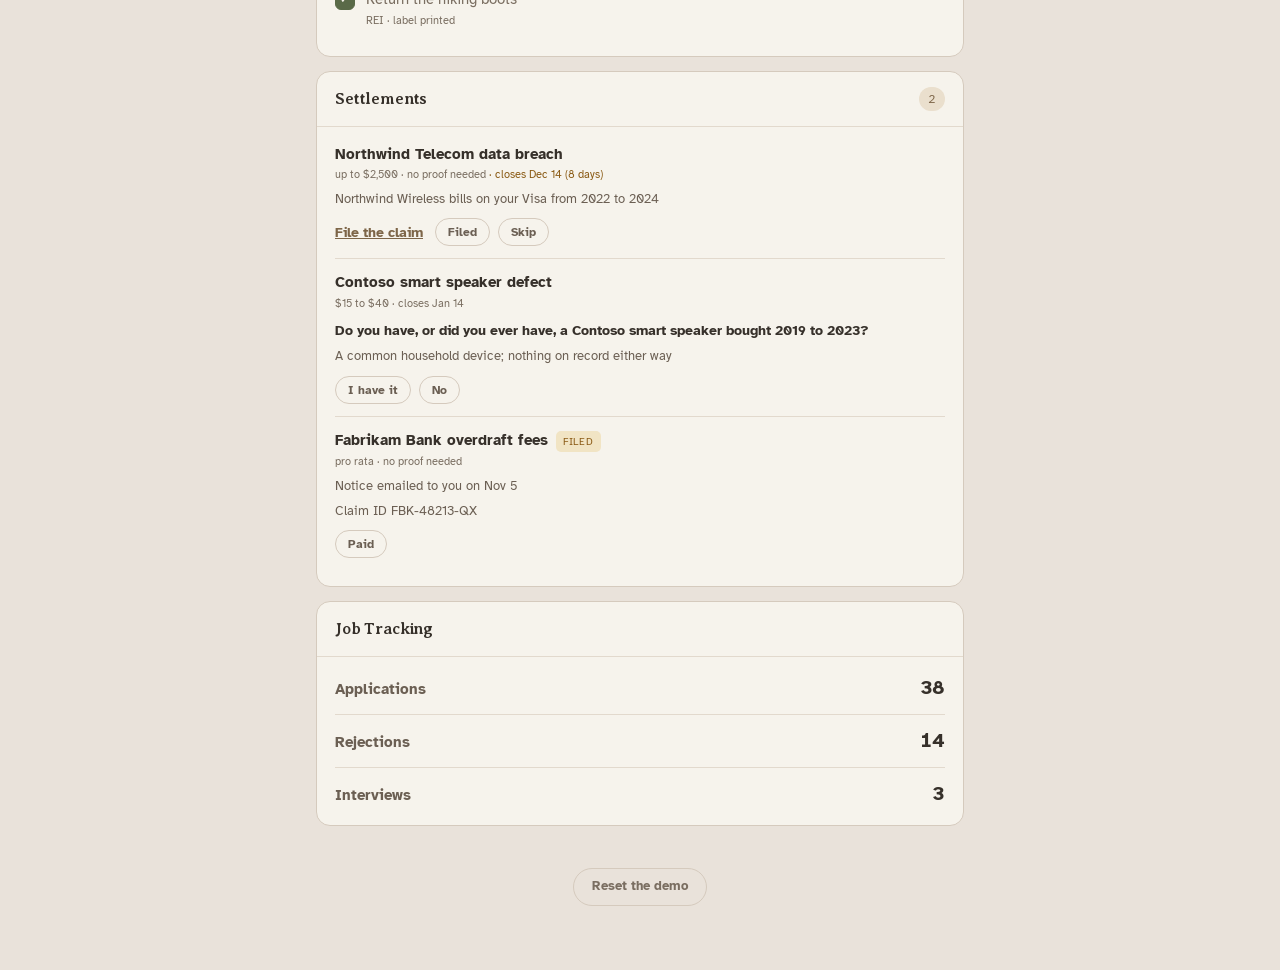
==== commit a6303103: "WIP: mirror the current app (Norns) on invented data: layout, Alerts, Balance, Wallet, Wedding costs" ====
--- a/page/index.html
+++ b/page/index.html
@@ -3,130 +3,396 @@
 <head>
 <meta charset="utf-8">
 <meta name="viewport" content="width=device-width,initial-scale=1,maximum-scale=1,user-scalable=no,viewport-fit=cover">
-<title>Tracking Engine</title>
+<title>Norns</title>
+<meta name="robots" content="noindex,nofollow">
 <meta name="apple-mobile-web-app-capable" content="yes">
 <meta name="mobile-web-app-capable" content="yes">
-<meta name="apple-mobile-web-app-title" content="Tracking">
-<meta name="theme-color" content="#e9edf2" media="(prefers-color-scheme: light)">
-<meta name="theme-color" content="#0c1218" media="(prefers-color-scheme: dark)">
+<meta name="apple-mobile-web-app-title" content="Norns">
+<meta name="theme-color" content="#4f3f33">
 <link rel="manifest" href="manifest.webmanifest">
 <link rel="apple-touch-icon" href="apple-touch-icon.png">
 <link rel="icon" type="image/png" href="apple-touch-icon.png">
 <link rel="preconnect" href="https://fonts.googleapis.com">
 <link rel="preconnect" href="https://fonts.gstatic.com" crossorigin>
-<link rel="stylesheet" href="https://fonts.googleapis.com/css2?family=Bricolage+Grotesque:opsz,wght@12..96,500;12..96,700;12..96,800&family=Public+Sans:ital,wght@0,400;0,500;0,600;1,400&family=JetBrains+Mono:wght@400;500;700&display=swap">
-<link rel="stylesheet" href="style.css">
-<link rel="stylesheet" href="alerts.css">
-<link rel="stylesheet" href="food.css">
-<link rel="stylesheet" href="balance.css">
-<link rel="stylesheet" href="rentals.css">
+<link rel="stylesheet" href="https://fonts.googleapis.com/css2?family=Bricolage+Grotesque:opsz,wght@12..96,500;12..96,700;12..96,800&family=Public+Sans:ital,wght@0,400;0,500;0,600;1,400&family=JetBrains+Mono:wght@400;500;700&family=Fraunces:opsz,wght@9..144,400;9..144,600;9..144,700&family=Karla:wght@400;500;700&family=IBM+Plex+Mono:wght@400;500;600&family=Averia+Serif+Libre:wght@400;700&family=Atkinson+Hyperlegible:wght@400;700&display=swap">
+<link rel="stylesheet" href="style.css?v=7">
+<link rel="stylesheet" href="alerts.css?v=5">
+<!-- Food is cut off: see "Bringing Food back" in the README -->
+<!-- <link rel="stylesheet" href="food.css"> -->
+<link rel="stylesheet" href="balance.css?v=5">
+<link rel="stylesheet" href="wallet.css?v=4">
+<link rel="stylesheet" href="wedding.css?v=11">
+<link rel="stylesheet" href="wedding-tabs.css?v=6">
 
 </head>
 <body>
 
-<div class="wrap" id="app">
+<div id="signin" class="signin" hidden>
+  <p class="date">Private</p>
+  <h1>Norns</h1>
+  <form id="signinForm">
+    <label>Email<input id="email" type="email" autocomplete="username" autocapitalize="off" required></label>
+    <label>Password<input id="password" type="password" autocomplete="current-password" required></label>
+    <button id="signinBtn" type="submit">Sign in</button>
+    <p class="msg" id="signinMsg"></p>
+    <p class="hint">You stay signed in on this device until you sign out.</p>
+  </form>
+</div>
+
+<div class="wrap" id="app" hidden>
 
 <header class="top">
-  <div class="date" id="briefDate">&nbsp;</div>
-  <p class="demo-note">Demo &middot; sample data, nothing real. Taps and edits work and reset on reload.</p>
   <div class="errbar" id="err" hidden></div>
 </header>
 
-<nav class="pagetabs" role="tablist" aria-label="Pages">
-  <button class="ptab" role="tab" data-page="alerts" aria-selected="true">Alerts</button>
-  <button class="ptab" role="tab" data-page="food" aria-selected="false">Food</button>
-  <button class="ptab" role="tab" data-page="balance" aria-selected="false">Balance</button>
-  <button class="ptab" role="tab" data-page="rentals" aria-selected="false">Rentals</button>
+<!-- The tabs and pages are drawn from the signed-in user's layout (layout.js).
+     A long press on blank space opens edit mode (edit.js). -->
+<nav class="pagetabs" id="ptabs" role="tablist" aria-label="Pages">
+  <button type="button" class="ptab ptab-add" aria-label="New page"><span aria-hidden="true">+</span></button>
 </nav>
 
-<main>
-
-  <div class="page" data-page="alerts">
-  <!-- Shown only in the home-screen app, and only until notifications are
-       allowed or refused: iOS draws the icon badge only with that permission. -->
-  <button type="button" class="badge-ask" id="badgeAsk" hidden>Show the count on the home-screen icon</button>
-
-  <!-- ============ REQUIRES ACTION ============ -->
+<main id="pages">
+  <!-- ============ WEDDING ============ -->
+  <!-- The wedding's crew sheet, straight from its public site in a frame
+       (here the invented wedding-tracker demo).
+       wedding.js adds a strip above it with the private tabs (Costs and
+       Shopping), drawn here in the app, never in the shared sheet. Not a
+       card: the layout only places its tab. It stays here, because moving a
+       frame reloads it. -->
+  <div class="page" data-page="wedding" data-kind="wedding" hidden>
+  <div id="wed">
+    <iframe class="sheet" src="https://aj-protzel.github.io/wedding-tracker/" title="Wedding Tracker" loading="lazy"></iframe>
+  </div>
+  </div>
+</main>
+
+<!-- Page chrome, not cards: layout.js puts these at the top and foot of the
+     first page of cards. -->
+<div hidden>
+  <div class="chrome" id="chrome">
+    <!-- Shown only in the home-screen app, and only until notifications are
+         allowed or refused: iOS draws the icon badge only with that permission. -->
+    <button type="button" class="badge-ask" id="badgeAsk" hidden>Show the count on the home-screen icon</button>
+    <button type="button" class="badge-ask" id="pushAsk" hidden>Get alerts on this phone</button>
+    <!-- free-plan headroom: Cloudflare builds this month, database size -->
+    <p class="usage" id="usageLine" hidden></p>
+    <!-- set by wallet.js when either transfer is at its best; a tap opens the
+         first page holding an Exchange card -->
+    <button type="button" class="fx-alert" id="fxAlert" hidden></button>
+  </div>
+  <button class="signout" id="signout" type="button">Reset the demo</button>
+</div>
+
+<!-- ======================================================================
+     WIDGETS. One template per card version; the id in data-w is what layouts
+     store, so never rename one. Elements are found by data-r inside each
+     copy, never by id, because a card can be on screen more than once.
+     ====================================================================== -->
+
+<!-- Requires Action: Claude's list, problems, uncategorized charges, credits running out -->
+<template data-w="alerts.action">
   <section class="card plain">
     <div class="card-head">
       <h2>Requires Action</h2>
-      <span class="count act" id="actCount">0</span>
-    </div>
-    <div class="card-body">
-      <ul class="act" id="actList">
-      </ul>
-      <p class="all-clear" id="allClear" hidden>Nothing outstanding — everything
+      <span class="count act" data-r="count">0</span>
+    </div>
+    <div class="card-body">
+      <ul class="act" data-r="list"></ul>
+      <p class="all-clear" data-r="clear" hidden>Nothing outstanding. Everything
         raised this morning has been dealt with.</p>
     </div>
   </section>
-
-  <!-- ============ TO DO ============ -->
-  <!-- secretary_todos, list = 'todo', with list = 'backlog' behind a second
-       tab: to-dos he has parked, never counted in the badge. A tap crosses an
-       item off, or back on; one still crossed off when the next 1am sweep
-       runs is cleared. -->
-  <section class="card plain" id="todoCard">
+</template>
+
+<!-- To Do: secretary_todos, list = 'todo', with list = 'backlog' behind a
+     second tab. A tap crosses an item off, or back on; one still crossed off
+     when the next sweep runs is cleared. -->
+<template data-w="alerts.todo">
+  <section class="card plain">
     <div class="card-head">
       <h2>To Do</h2>
-      <span class="count" id="todoCount">0</span>
-    </div>
-    <div class="card-body">
-      <div class="todo-tabs" id="todoTabs" hidden>
-        <button type="button" class="file-opt" id="tabTodo" aria-pressed="true">To Do</button>
-        <button type="button" class="file-opt" id="tabBack" aria-pressed="false">Backlog</button>
-      </div>
-      <div id="todoPane">
-        <form class="todo-add" id="todoForm">
-          <input id="todoInput" type="text" maxlength="200" placeholder="Add a to-do"
+      <span class="count" data-r="count">0</span>
+    </div>
+    <div class="card-body">
+      <div class="todo-tabs" data-r="tabs" hidden>
+        <button type="button" class="file-opt" data-r="tabTodo" aria-pressed="true">To Do</button>
+        <button type="button" class="file-opt" data-r="tabBack" aria-pressed="false">Backlog</button>
+      </div>
+      <div data-r="pane">
+        <form class="todo-add" data-r="form">
+          <input data-r="input" type="text" maxlength="200" placeholder="Add a to-do"
             autocomplete="off" enterkeyhint="done" aria-label="New to-do">
           <button type="submit">Add</button>
         </form>
-        <ul class="todos" id="todoList"></ul>
-      </div>
-      <ul class="todos" id="backList" hidden></ul>
-      <p class="caveat" id="todoNote" hidden>Crossed-off items clear at the next sweep.</p>
-    </div>
-  </section>
-
-  <!-- ============ SETTLEMENTS ============ -->
-  <!-- accountant_settlements: class actions he likely qualifies for, found by
-       the email sweep (notices every night, a site search on Sundays). Only
-       what he can still act on shows: a question, one to file, one filed and
-       waiting to pay. Claims are filed by hand, never by the sweep. -->
-  <section class="card plain" id="setCard">
+        <ul class="todos" data-r="list"></ul>
+      </div>
+      <ul class="todos" data-r="back" hidden></ul>
+    </div>
+  </section>
+</template>
+
+<!-- Highlights: mail worth knowing but not worth a push, from the mail sorter.
+     One row per sender, newest first, kept 7 days or until dismissed. -->
+<template data-w="alerts.highlights">
+  <section class="card plain">
+    <div class="card-head">
+      <h2>Highlights</h2>
+      <span class="count" data-r="count">0</span>
+    </div>
+    <div class="card-body">
+      <ul class="hls" data-r="list"></ul>
+      <p class="blank" data-r="empty">Nothing new from the mail.</p>
+    </div>
+  </section>
+</template>
+
+<!-- Settlements: class actions he likely qualifies for. Only what he can
+     still act on shows. Claims are filed by hand, never by the sweep. -->
+<template data-w="alerts.settlements">
+  <section class="card plain">
     <div class="card-head">
       <h2>Settlements</h2>
-      <span class="count" id="setCount">0</span>
-    </div>
-    <div class="card-body">
-      <ul class="sets" id="setList"></ul>
-      <p class="blank" id="setEmpty">Nothing to claim right now.</p>
-    </div>
-  </section>
-
-  <!-- ============ JOB TRACKING ============ -->
-  <!-- Counted from secretary_job_events, which the 1am sweep fills from job mail.
-       All-time on purpose: the tally runs until the search ends. -->
-  <section class="card plain" id="jobsCard">
+      <span class="count" data-r="count">0</span>
+    </div>
+    <div class="card-body">
+      <ul class="sets" data-r="list"></ul>
+      <p class="blank" data-r="empty">Nothing to claim right now.</p>
+    </div>
+  </section>
+</template>
+
+<!-- Job Tracking: all-time counts from secretary_job_events -->
+<template data-w="alerts.jobs">
+  <section class="card plain">
     <div class="card-head">
       <h2>Job Tracking</h2>
     </div>
     <div class="card-body">
       <div class="jobs">
-        <div class="job-row"><span class="job-name">Applications</span><span class="job-n" id="jobApps">&mdash;</span></div>
-        <div class="job-row"><span class="job-name">Rejections</span><span class="job-n" id="jobRej">&mdash;</span></div>
-        <div class="job-row"><span class="job-name">Interviews</span><span class="job-n" id="jobInt">&mdash;</span></div>
-      </div>
-    </div>
-  </section>
-
-  </div>
-
-  <div class="page" data-page="food" hidden>
-  <!-- ============ INTAKE ============ -->
-  <!-- Fourteen days of calories per person, each bar split by where those
-       calories came from. There is no target line and there should not be one
-       (2026-09-14): the only reference is each person's own average. -->
+        <div class="job-row"><span class="job-name">Applications</span><span class="job-n" data-r="apps">&mdash;</span></div>
+        <div class="job-row"><span class="job-name">Rejections</span><span class="job-n" data-r="rej">&mdash;</span></div>
+        <div class="job-row"><span class="job-name">Interviews</span><span class="job-n" data-r="int">&mdash;</span></div>
+      </div>
+    </div>
+  </section>
+</template>
+
+<!-- Spending: the heatmap. Its defaults are in #budget below; the numbers
+     typed under the squares (engine_settings) win. -->
+<template data-w="balance.spending">
+  <section class="card plain budget-card">
+    <div class="card-head">
+      <h2>Spending</h2>
+    </div>
+    <div class="card-body">
+      <div class="bud-heat" data-r="heat" role="group" aria-label="Spend by day"></div>
+      <div class="heat-legend" data-r="legend"></div>
+      <div class="heat-detail" data-r="detail">Tap a day to see what was spent.</div>
+    </div>
+  </section>
+</template>
+
+<!-- Money, whole: the month navigator, figures and chips stuck under the
+     strip, then spend by category and the ledger. The other money versions
+     are pieces of it; all of them follow one month. -->
+<template data-w="money.full">
+  <section class="card money-card">
+    <div class="stick">
+      <div class="monthnav">
+        <button class="mnav" data-r="prev" type="button" aria-label="Earlier month">&lsaquo;</button>
+        <button class="mnav-mid" data-r="label" type="button" aria-label="Jump to the latest month">&nbsp;</button>
+        <button class="mnav" data-r="next" type="button" aria-label="Later month">&rsaquo;</button>
+      </div>
+      <div class="figs">
+        <div class="fig in"><div class="fig-label">In</div><div class="fig-val" data-r="in">$0</div></div>
+        <div class="fig out"><div class="fig-label">Out</div><div class="fig-val" data-r="out">$0</div></div>
+        <div class="fig net"><div class="fig-label">Net</div><div class="fig-val" data-r="net">$0</div></div>
+      </div>
+      <div class="tabs" data-r="tabs" role="group" aria-label="Filter by category"></div>
+    </div>
+    <div class="card-body">
+      <p class="cats-head">Spend by category</p>
+      <div class="cats" data-r="cats"></div>
+      <button class="disclose" data-r="toggle" aria-expanded="false">
+        <span data-r="ledgerLabel">Show transactions</span>
+        <span class="chev" aria-hidden="true"></span>
+      </button>
+      <div class="ledger" data-r="ledger" hidden></div>
+      <p class="caveat gap-note" data-r="gap" hidden></p>
+    </div>
+  </section>
+</template>
+
+<template data-w="money.figures">
+  <section class="card money-card money-part">
+    <div class="monthnav">
+      <button class="mnav" data-r="prev" type="button" aria-label="Earlier month">&lsaquo;</button>
+      <button class="mnav-mid" data-r="label" type="button" aria-label="Jump to the latest month">&nbsp;</button>
+      <button class="mnav" data-r="next" type="button" aria-label="Later month">&rsaquo;</button>
+    </div>
+    <div class="figs">
+      <div class="fig in"><div class="fig-label">In</div><div class="fig-val" data-r="in">$0</div></div>
+      <div class="fig out"><div class="fig-label">Out</div><div class="fig-val" data-r="out">$0</div></div>
+      <div class="fig net"><div class="fig-label">Net</div><div class="fig-val" data-r="net">$0</div></div>
+    </div>
+    <div class="card-body"><p class="caveat gap-note" data-r="gap" hidden></p></div>
+  </section>
+</template>
+
+<template data-w="money.categories">
+  <section class="card plain money-card money-part">
+    <div class="card-head">
+      <h2>Spend by Category</h2>
+    </div>
+    <div class="monthnav">
+      <button class="mnav" data-r="prev" type="button" aria-label="Earlier month">&lsaquo;</button>
+      <button class="mnav-mid" data-r="label" type="button" aria-label="Jump to the latest month">&nbsp;</button>
+      <button class="mnav" data-r="next" type="button" aria-label="Later month">&rsaquo;</button>
+    </div>
+    <div class="card-body">
+      <p class="caveat gap-note" data-r="gap" hidden></p>
+      <div class="cats" data-r="cats"></div>
+    </div>
+  </section>
+</template>
+
+<template data-w="money.transactions">
+  <section class="card plain money-card money-part">
+    <div class="card-head">
+      <h2>Transactions</h2>
+      <span class="count" data-r="n">0</span>
+    </div>
+    <div class="monthnav">
+      <button class="mnav" data-r="prev" type="button" aria-label="Earlier month">&lsaquo;</button>
+      <button class="mnav-mid" data-r="label" type="button" aria-label="Jump to the latest month">&nbsp;</button>
+      <button class="mnav" data-r="next" type="button" aria-label="Later month">&rsaquo;</button>
+    </div>
+    <div class="tabs" data-r="tabs" role="group" aria-label="Filter by category"></div>
+    <div class="card-body">
+      <p class="caveat gap-note" data-r="gap" hidden></p>
+      <div class="ledger" data-r="ledger"></div>
+    </div>
+  </section>
+</template>
+
+<!-- Credits: read-only, what has been claimed this cycle -->
+<template data-w="balance.credits">
+  <section class="card plain credits-card">
+    <div class="card-head">
+      <h2>Credits</h2>
+      <span class="count" data-r="open">&nbsp;</span>
+    </div>
+    <div class="card-body">
+      <div class="creds" data-r="body"></div>
+    </div>
+  </section>
+</template>
+
+<!-- Exchange: when to convert, between any two of US dollars, rupiah and
+     Canadian. Rates are read live from a public API (wallet.js). Each copy
+     keeps its own pair. -->
+<template data-w="fx.exchange">
+  <section class="card plain">
+    <div class="card-head">
+      <h2 data-r="title">USD to CAD</h2>
+      <span class="count" data-r="asof" hidden></span>
+    </div>
+    <div class="card-body">
+      <div class="errbar fx-err" data-r="err" hidden></div>
+      <div class="fx-pick">
+        <select data-r="from" aria-label="Convert from"></select>
+        <button type="button" class="fx-swap" data-r="swap" aria-label="Swap currencies">&#8644;</button>
+        <select data-r="to" aria-label="Convert to"></select>
+      </div>
+      <p class="fx-verdict"><span class="fx-tag"></span><span class="fx-why"></span></p>
+      <div class="fx-top">
+        <span class="fx-now">&mdash;</span><span class="fx-unit"></span>
+        <span class="fx-chg"></span>
+      </div>
+      <div class="fx-ranges" role="group" aria-label="Range"></div>
+      <div class="fx-chart">
+        <div class="fx-plot">
+          <svg viewBox="0 0 600 200" preserveAspectRatio="none" aria-hidden="true">
+            <path class="fx-area"/><path class="fx-line"/>
+          </svg>
+          <div class="fx-good" hidden><span>Good</span></div>
+          <div class="fx-rule" hidden></div>
+          <div class="fx-dot" hidden></div>
+        </div>
+        <div class="fx-axis"><span class="fx-hi"></span><span class="fx-lo"></span></div>
+        <div class="fx-dates"><span class="fx-from"></span><span class="fx-to"></span></div>
+      </div>
+      <p class="fx-read"></p>
+    </div>
+  </section>
+</template>
+
+<!-- Net Worth: read through page_monarch_data(). The total with assets
+     against debts, and its trend; the default layout stacks the two. -->
+<template data-w="networth.total">
+  <section class="card plain">
+    <div class="card-head">
+      <h2>Net Worth</h2>
+      <span class="count" data-r="asof">&nbsp;</span>
+    </div>
+    <div class="card-body">
+      <div class="errbar" data-r="err" hidden></div>
+      <div class="mn-total" data-r="total">&mdash;</div>
+      <div class="mn-split">
+        <span>Assets<b data-r="assets">&mdash;</b></span>
+        <span class="owed">Debts<b data-r="debts">&mdash;</b></span>
+      </div>
+      <div class="mn-bar"><span data-r="barA" style="width:100%"></span></div>
+    </div>
+  </section>
+</template>
+
+<template data-w="networth.trend">
+  <section class="card plain">
+    <div class="card-head">
+      <h2>Net Worth Trend</h2>
+      <span class="count" data-r="asof">&nbsp;</span>
+    </div>
+    <div class="card-body">
+      <div class="errbar" data-r="err" hidden></div>
+      <div class="mn-ranges" data-r="ranges" role="group" aria-label="Range"></div>
+      <div class="fx-chart">
+        <div class="fx-plot">
+          <svg viewBox="0 0 600 200" preserveAspectRatio="none" aria-hidden="true">
+            <path class="fx-area"/><path class="fx-line"/>
+          </svg>
+          <div class="fx-rule" hidden></div>
+          <div class="fx-dot" hidden></div>
+        </div>
+        <div class="fx-axis"><span class="fx-hi"></span><span class="fx-lo"></span></div>
+        <div class="fx-dates"><span class="fx-from"></span><span class="fx-to"></span></div>
+      </div>
+      <p class="fx-read" data-r="read"></p>
+    </div>
+  </section>
+</template>
+
+<!-- Spending's defaults. leave_out_over drops any single charge above that
+     size from the squares and totals: a suit or a wedding's flowers is not a
+     treat. always_count names merchants exempt from it, matched anywhere in
+     the description, because a big Costco run is still groceries. Only
+     dining, grocery and shopping count, and the three caps set the shading: a
+     day's even share of their weekly total is the middle shade. How each
+     figure was built is in the README. deep_red_at is where the colour past
+     the budget reaches deep red. The numbers typed under the squares
+     (engine_settings) win over both. -->
+<script type="application/json" id="budget">
+{"caps": {"dining": 25, "grocery": 110, "shopping": 25}, "weeks": 4, "since": "2026-08-01",
+ "leave_out_over": 99, "always_count": ["costco"],
+ "deep_red_at": 100}
+</script>
+
+<!-- Food is cut off: see "Bringing Food back" in the README. Its markup is
+     kept here as it was; food.js still finds it by id, so it has to become
+     widgets before it comes back. Intake has no target line and should not
+     have one (2026-09-14): the only reference is each person's own
+     average. The doctor's recommendation is written on request only. -->
+<template id="food-markup">
   <section class="card plain" id="intakeCard">
     <div class="card-head">
       <h2>Intake</h2>
@@ -136,11 +402,6 @@
       <div id="intakeBody"><p class="blank">Loading&hellip;</p></div>
     </div>
   </section>
-
-  <!-- ============ DOCTOR'S RECOMMENDATION ============ -->
-  <!-- Written by the doctor skill in a chat, on request. Nothing writes it on
-       a schedule: a recommendation nobody asked for is a cost with no reader.
-       Only the newest per person shows; each stands until that person's next. -->
   <section class="card plain" id="recCard">
     <div class="card-head">
       <h2>Doctor's Recommendation</h2>
@@ -149,118 +410,17 @@
       <div id="recBody"><p class="blank">Loading&hellip;</p></div>
     </div>
   </section>
-  </div>
-
-  <div class="page" data-page="balance" hidden>
-  <!-- ============ SPENDING ============ -->
-  <!-- leave_out_over drops any single charge above that size from the squares
-       and totals: a new sofa or a plane ticket is not a treat. always_count
-       names merchants exempt from it, matched anywhere in the description,
-       because a big Costco run is still groceries. A charge left out still
-       shows when its day is tapped.
-
-       Four calendar weeks of days. Only dining, grocery and shopping count, and
-       the three caps below are what set the shading: a day's even share of
-       their weekly total is the middle shade. They are benchmarks — what a
-       household like this one is reckoned to need — and how each figure was
-       built is in the README. deep_red_over is a flat line on top of that: a
-       day past it gets the strongest red, whatever the caps say. -->
-  <script type="application/json" id="budget">
-  {"caps": {"dining": 25, "grocery": 110, "shopping": 25}, "weeks": 4,
-   "leave_out_over": 99, "always_count": ["costco"],
-   "deep_red_over": 100}
-  </script>
-
-  <section class="card plain budget-card" id="budgetCard">
-    <div class="card-head">
-      <h2>Spending</h2>
-    </div>
-    <div class="card-body">
-      <div class="heat" id="budHeat" role="group" aria-label="Spend by day"></div>
-      <div class="heat-legend" id="budLegend"></div>
-      <div class="heat-detail" id="budDetail">Tap a day to see what was spent.</div>
-    </div>
-  </section>
-  <!-- ============ MONEY + TRANSACTIONS (merged) ============ -->
-  <section class="card money-card" id="moneyCard">
-
-    <div class="stick">
-      <div class="monthnav">
-        <button class="mnav" id="mPrev" type="button" aria-label="Earlier month">&lsaquo;</button>
-        <button class="mnav-mid" id="monthLabel" type="button" aria-label="Jump to the latest month">September 2026</button>
-        <button class="mnav" id="mNext" type="button" aria-label="Later month">&rsaquo;</button>
-      </div>
-      <div class="figs">
-        <div class="fig in">
-          <div class="fig-label">In</div>
-          <div class="fig-val" id="figIn">$0.00</div>
-        </div>
-        <div class="fig out">
-          <div class="fig-label">Out</div>
-          <div class="fig-val" id="figOut">$0.00</div>
-        </div>
-        <div class="fig net">
-          <div class="fig-label">Net</div>
-          <div class="fig-val" id="figNet">$0.00</div>
-        </div>
-      </div>
-      <div class="tabs" id="tabs" role="group" aria-label="Filter by category"></div>
-    </div>
-
-    <div class="card-body">
-
-      <p class="cats-head">Spend by category</p>
-      <div class="cats" id="cats"></div>
-
-      <button class="disclose" id="ledgerToggle" aria-expanded="false" aria-controls="ledger">
-        <span id="ledgerLabel">Show transactions</span>
-        <span class="chev" aria-hidden="true"></span>
-      </button>
-      <div class="ledger" id="ledger" hidden></div>
-
-      <p class="caveat" id="gapNote" hidden></p>
-      <p class="caveat" id="syncedLine">Synced</p>
-    </div>
-  </section>
-  <!-- ============ CARD CREDITS ============ -->
-  <section class="card plain credits-card" id="creditsCard">
-    <div class="card-head">
-      <h2>Credits</h2>
-      <span class="count" id="creditsOpen">&nbsp;</span>
-    </div>
-    <div class="card-body">
-      <div class="creds" id="credsBody">
-      </div>
-    </div>
-  </section>
-  </div>
-
-  <div class="page" data-page="rentals" hidden>
-  <!-- ============ RENTALS ============ -->
-  <!-- Temporary: houses the daily rental sweep found, until a place is found.
-       Then this page, its two files, its tables and its sweep all go. -->
-  <section class="card plain" id="rentCard">
-    <div class="card-head">
-      <h2>Rentals</h2>
-      <span class="count" id="rentCount">0</span>
-    </div>
-    <div class="card-body">
-      <div id="rentFilter" hidden></div>
-      <ul class="rents" id="rentList"></ul>
-      <p class="blank" id="rentEmpty">Nothing has passed vetting yet.</p>
-    </div>
-  </section>
-  </div>
-
-</main>
-<button class="signout" id="signout" type="button">Reset the demo</button>
+</template>
 </div>
 
 <script src="demo-data.js"></script>
-<script src="data.js"></script>
-<script src="alerts.js"></script>
-<script src="food.js"></script>
-<script src="balance.js"></script>
-<script src="rentals.js"></script>
+<script src="data.js?v=4"></script>
+<script src="layout.js?v=3"></script>
+<script src="alerts.js?v=5"></script>
+<!-- <script src="food.js"></script>  Food is cut off: see the README -->
+<script src="balance.js?v=6"></script>
+<script src="wallet.js?v=7"></script>
+<script src="wedding.js?v=24"></script>
+<script src="edit.js?v=3"></script>
 </body>
 </html>
--- a/page/style.css
+++ b/page/style.css
@@ -1,49 +1,27 @@
-/* Shared: tokens, layout, the page strip, cards and the demo note.
+/* Shared: tokens, layout, the page strip, cards and the sign-in screen.
    Anything belonging to a single page lives in that page's stylesheet. */
 
 /* The artifact host supplied this; a plain page has to say it. Every .page and
    card that sets display would otherwise ignore its hidden attribute. */
 [hidden]{display:none!important}
 
-/* Blue hour into first light: cool slate ground, one sunrise amber for the
-   things he has to act on. Semantic colors stay separate from that accent. */
+/* One look in every theme, the wedding site's: linen ground, cream cards, umber ink,
+   sage and tan, with a brown header bar. Semantic colors stay separate from the accent. */
 :root{
-  --paper:#e9edf2; --card:#ffffff; --sunk:#f2f5f8;
-  --ink:#111924; --ink-2:#445366; --ink-3:#78889b;
-  --line:#d4dce6; --line-2:#e4eaf1;
-  --accent:#9a6410; --accent-soft:#f6ecd8;
-  --in:#2f6b4a; --in-soft:#dcece3;
-  --out:#a03a2c; --out-soft:#f7e3df;
-  --warn:#8f6410; --warn-soft:#f7edd6;
-  --on-ink:#ffffff;
-  --shadow:0 1px 2px rgba(17,25,36,.05),0 10px 28px -20px rgba(17,25,36,.4);
-  --sticky-shadow:0 6px 16px -12px rgba(17,25,36,.5);
-}
-@media (prefers-color-scheme: dark){
-  :root:not([data-theme="light"]){
-    --paper:#0c1218; --card:#141c25; --sunk:#0f1720;
-    --ink:#e7edf5; --ink-2:#a9b8c9; --ink-3:#78889b;
-    --line:#26313d; --line-2:#1c252f;
-    --accent:#e0a94e; --accent-soft:#2c2415;
-    --in:#6fbf90; --in-soft:#17281f;
-    --out:#e08573; --out-soft:#2c1c19;
-    --warn:#dcac4d; --warn-soft:#2a2315;
-    --on-ink:#0c1218;
-    --shadow:0 1px 2px rgba(0,0,0,.5),0 10px 28px -20px rgba(0,0,0,.9);
-    --sticky-shadow:0 6px 16px -12px rgba(0,0,0,.9);
-  }
-}
-:root[data-theme="dark"]{
-  --paper:#0c1218; --card:#141c25; --sunk:#0f1720;
-  --ink:#e7edf5; --ink-2:#a9b8c9; --ink-3:#78889b;
-  --line:#26313d; --line-2:#1c252f;
-  --accent:#e0a94e; --accent-soft:#2c2415;
-  --in:#6fbf90; --in-soft:#17281f;
-  --out:#e08573; --out-soft:#2c1c19;
-  --warn:#dcac4d; --warn-soft:#2a2315;
-  --on-ink:#0c1218;
-  --shadow:0 1px 2px rgba(0,0,0,.5),0 10px 28px -20px rgba(0,0,0,.9);
-  --sticky-shadow:0 6px 16px -12px rgba(0,0,0,.9);
+  --paper:#e9e2da; --card:#f6f3ec; --sunk:#efe9df;
+  --ink:#36302a; --ink-2:#6b5f53; --ink-3:#7a6e61;
+  --line:#d5cabd; --line-2:#e2d9cd;
+  --accent:#7d6548; --accent-soft:#eadfcd;
+  --in:#5a6a48; --in-soft:#dfe3d2;
+  --out:#9b3b22; --out-soft:#f1d9d0;
+  --warn:#8a5a14; --warn-soft:#f1e4c4;
+  --on-ink:#f6f3ec;
+  --tan:#b9a590; --bar:#4f3f33; --bar-ink:#d9cfc3; --sage-light:#c3cba9;
+  --display:"Averia Serif Libre",Georgia,"Times New Roman",serif;
+  --body:"Atkinson Hyperlegible",system-ui,-apple-system,"Segoe UI",sans-serif;
+  --shadow:none;
+  --sticky-shadow:0 6px 16px -12px rgba(54,48,42,.45);
+  color-scheme:light;
 }
 
 *{box-sizing:border-box}
@@ -53,57 +31,230 @@
    page stop the pinch. */
 html{touch-action:manipulation;-webkit-text-size-adjust:100%}
 body{margin:0;background:var(--paper);color:var(--ink);
-  font-family:"Public Sans",-apple-system,BlinkMacSystemFont,"Segoe UI",sans-serif;
+  font-family:var(--body);
   font-size:16px;line-height:1.5;-webkit-font-smoothing:antialiased}
 .wrap{max-width:680px;margin:0 auto;padding:0 16px 64px}
 :focus-visible{outline:2px solid var(--accent);outline-offset:2px;border-radius:4px}
 
-header.top{padding:28px 0 18px}
-h1{font-family:"Bricolage Grotesque","Public Sans",sans-serif;font-weight:800;
-  font-size:clamp(28px,7vw,38px);line-height:1.02;letter-spacing:-.02em;margin:0;
+header.top{margin:0 -16px;padding:0}
+.bar{padding:22px 16px 20px;text-align:center;background:var(--bar)}
+.bar .names{font-size:.78rem;letter-spacing:.22em;text-transform:uppercase;font-weight:700;color:var(--sage-light)}
+.bar h1{color:#e9e2da;font-weight:700;margin-top:4px}
+header.top .errbar{margin:12px 16px 0}
+h1{font-family:var(--display);font-weight:700;
+  font-size:clamp(28px,7vw,38px);line-height:1.05;letter-spacing:0;margin:0;
   text-wrap:balance}
-.date{font-family:"JetBrains Mono",ui-monospace,monospace;font-size:13px;
+.date{font-family:var(--body);font-size:13px;
   color:var(--ink-3);letter-spacing:.02em;margin-top:6px}
 
-/* ===== the three pages ===== */
-/* One strip, one page shown at a time. `.tabs`/`.tab` were already taken by
-   the category chips inside the money card, so these carry their own names
-   rather than overloading those. --tabh is the strip's height, and the money
-   card's own sticky header sits below it. */
-:root{--tabh:43px}
-.pagetabs{position:sticky;top:0;z-index:8;display:flex;
-  background:var(--paper);border-bottom:1px solid var(--line);
-  margin:0 -16px 16px;padding:0 16px}
-.ptab{flex:1 1 0;min-width:0;font:inherit;cursor:pointer;
-  font-family:"JetBrains Mono",ui-monospace,monospace;font-size:11px;
-  font-weight:700;letter-spacing:.12em;text-transform:uppercase;
-  color:var(--ink-3);background:none;border:none;
-  border-bottom:2px solid transparent;margin-bottom:-1px;
-  padding:14px 4px 12px;white-space:nowrap}
-@media (max-width:380px){.ptab{font-size:10px;letter-spacing:.06em}}
-.ptab:hover{color:var(--ink)}
-.ptab[aria-selected="true"]{color:var(--accent);border-bottom-color:var(--accent)}
+/* ===== the pages ===== */
+/* One strip, one page shown at a time, drawn as the tabs of a filing cabinet
+   drawer: the open page's tab is the colour of the page and sits over the
+   strip's line, so it joins the page below; the others are darker and set
+   a little lower, behind it. `.tabs`/`.tab` were already taken by the
+   category chips inside the money card, so these carry their own names.
+   --tabh is the strip's height, and the money card's own sticky header sits
+   below it. */
+:root{--tabh:45px}
+.pagetabs{position:sticky;top:0;z-index:8;display:flex;justify-content:center;gap:3px;
+  align-items:flex-end;overflow-x:auto;scrollbar-width:none;
+  background:var(--paper);box-shadow:inset 0 -1px 0 var(--line);
+  margin:0 -16px 16px;padding:8px 16px 0}
+.pagetabs::-webkit-scrollbar{display:none}
+.ptab{flex:none;min-height:36px;font:inherit;cursor:pointer;
+  font-size:.92rem;font-weight:400;color:var(--ink-2);background:var(--line-2);
+  border:1px solid var(--line);border-bottom:none;border-radius:10px 10px 0 0;
+  padding:6px 14px;white-space:nowrap;margin:4px 0 1px;min-height:32px}
+@media (max-width:520px){
+  .pagetabs{justify-content:flex-start;gap:2px;padding-inline:8px}
+  .ptab{flex:1 1 auto;padding:6px 8px;font-size:.88rem}
+}
+.ptab:hover{background:var(--sunk)}
+.ptab[aria-selected="true"]{background:var(--paper);color:var(--ink);font-weight:700;
+  margin:0;min-height:37px;border-color:var(--line)}
 .page{display:flex;flex-direction:column;gap:14px}
 
 main{display:flex;flex-direction:column;gap:14px}
 section.card{background:var(--card);border:1px solid var(--line);border-radius:14px;
   box-shadow:var(--shadow);overflow:hidden}
 .card-head{display:flex;align-items:center;gap:10px;padding:15px 18px 13px}
-h2{font-family:"Bricolage Grotesque","Public Sans",sans-serif;font-size:16px;
+h2{font-family:var(--display);font-size:16px;
   font-weight:700;letter-spacing:-.01em;margin:0;flex:1}
-.count{font-family:"JetBrains Mono",ui-monospace,monospace;font-size:12px;
+.count{font-family:var(--body);font-size:12px;
   font-weight:500;padding:3px 9px;border-radius:999px;background:var(--sunk);
   color:var(--ink-2);font-variant-numeric:tabular-nums;white-space:nowrap}
 .count.act{background:var(--accent-soft);color:var(--accent)}
 .card-body{padding:16px 18px}
 .card.plain .card-head{border-bottom:1px solid var(--line-2);padding-bottom:15px}
 
-/* ===== the demo note ===== */
-.demo-note{margin:8px 0 0;padding:9px 12px;border-radius:10px;
-  background:var(--accent-soft);color:var(--accent);font-size:13px;line-height:1.45}
+/* ===== signing in ===== */
+.signin{max-width:380px;margin:12vh auto 0;padding:0 16px 64px}
+.signin h1{margin:6px 0 24px}
+.signin form{display:flex;flex-direction:column;gap:14px}
+.signin label{display:flex;flex-direction:column;gap:6px;
+  font-family:var(--body);font-size:11px;
+  letter-spacing:.08em;text-transform:uppercase;color:var(--ink-3)}
+.signin input{font:inherit;font-size:16px;letter-spacing:normal;text-transform:none;
+  color:var(--ink);background:var(--card);border:1px solid var(--line);
+  border-radius:10px;padding:12px 13px}
+.signin button{font:inherit;font-size:15px;font-weight:600;cursor:pointer;
+  color:var(--on-ink);background:var(--ink);border:1px solid var(--ink);
+  border-radius:999px;padding:12px;margin-top:4px}
+.signin button[disabled]{opacity:.5;cursor:default}
+.signin .msg{margin:0;min-height:1.45em;color:var(--out);font-size:14px}
+.signin .hint{margin:0;color:var(--ink-3);font-size:13px}
 .errbar{margin:12px 0 0;padding:11px 13px;border-radius:10px;
   background:var(--out-soft);color:var(--out);font-size:14px;line-height:1.45}
 .signout{display:block;margin:28px auto 0;font:inherit;font-size:13px;
   font-weight:600;cursor:pointer;color:var(--ink-3);background:none;
   border:1px solid var(--line);border-radius:999px;padding:8px 18px}
+.ptr{height:0;overflow:hidden;display:flex;align-items:center;justify-content:center;
+  color:var(--ink-3);transition:height .15s}
+.ptr.ready,.ptr.spin{color:var(--ink)}
+.ptr.spin svg{animation:ptr-spin .8s linear infinite}
+@keyframes ptr-spin{from{transform:rotate(0deg)}to{transform:rotate(360deg)}}
 .signout:hover{color:var(--ink);border-color:var(--ink-3)}
+
+/* ===== stacks: several cards in one, swiped between (layout.js) ===== */
+/* The names on top, one card shown; the cards inside lose their own frame
+   and title, which the names stand in for. */
+section.stack{padding:0;touch-action:pan-y}
+.nw-tabs{display:flex;align-items:center;gap:4px;padding:12px 18px 0;margin-bottom:10px;
+  overflow-x:auto;scrollbar-width:none}
+.nw-tabs::-webkit-scrollbar{display:none}
+.nw-tabs .count{margin-left:auto}
+.nw-tab{flex:none;font:inherit;font-size:12px;letter-spacing:.08em;text-transform:uppercase;
+  color:var(--ink-3);background:none;border:none;border-radius:999px;
+  padding:3px 9px;cursor:pointer}
+.nw-tab[aria-pressed="true"]{background:var(--sunk);color:var(--ink);font-weight:700}
+.stack>.card{border:0;border-radius:0;background:none;box-shadow:none;overflow:visible}
+.stack>.card>.card-head{display:none}
+.stack>.card>.card-body{padding-top:0}
+.stack>.stack-off{display:none}
+
+/* ===== the page strip's "+" and the pieces of the first page ===== */
+/* "+" is a narrow folder tab of its own at the end of the strip */
+.ptab.ptab-add{flex:none;padding:6px 13px;font-size:1.15rem;font-weight:700;line-height:1;
+  color:var(--accent)}
+.ptab-x{display:none}
+.chrome{display:contents}
+/* an empty page: all of it is somewhere to hold, and a dotted box says so */
+.page.empty{min-height:calc(100vh - 140px)}
+.page-hint{margin-top:4px;padding:36px 22px;text-align:center;font-size:15px;line-height:1.45;
+  color:var(--ink-3);border:2px dashed var(--line);border-radius:14px}
+.hint-on{display:none}
+body.editing .hint-on{display:inline}
+body.editing .hint-off{display:none}
+
+/* ===== edit mode (edit.js) ===== */
+/* Holding still on blank space opens it, so nothing outside a field is
+   selectable or opens the long-press menu. */
+.wrap{-webkit-user-select:none;user-select:none;-webkit-touch-callout:none}
+.wrap input,.wrap textarea{-webkit-user-select:text;user-select:text}
+.edit-float,.edit-foot,.tile,.edit-sample{display:none}
+.edit-btn{font:inherit;font-size:14px;font-weight:600;cursor:pointer;color:var(--on-ink);
+  background:var(--ink);border:1px solid var(--ink);border-radius:999px;padding:8px 16px}
+.edit-btn.quiet{color:var(--ink-2);background:none;border-color:var(--line)}
+/* Add card and Done float over the bottom corners */
+body.editing .edit-float{display:flex;justify-content:space-between;position:fixed;left:0;right:0;
+  bottom:0;z-index:20;max-width:680px;margin:0 auto;pointer-events:none;
+  padding:0 16px calc(16px + env(safe-area-inset-bottom))}
+.edit-float .edit-btn{pointer-events:auto;padding:11px 22px;font-size:15px;
+  box-shadow:0 8px 20px -8px rgba(54,48,42,.7)}
+.edit-float .edit-done{background:var(--accent);border-color:var(--accent)}
+body.editing .wrap{padding-bottom:120px}
+body.editing .edit-foot{display:flex;justify-content:center;gap:10px;margin-top:28px}
+body.editing .chrome>*,body.editing #signout{display:none!important}
+body.editing .ptab:not(.fixed) .ptab-x{display:inline-block;margin:0 -4px 0 6px;
+  font-size:15px;line-height:1;color:var(--ink-3)}
+body.editing .ptab{touch-action:pan-x}
+
+/* Each card shows its sample (small, made-up data) in place of itself, with
+   a handle laid over it: an x on the corner and a grip. */
+body.editing #pages>.page>section.card{position:relative;overflow:visible}
+body.editing #pages>.page>section.card[data-cid]>:not(.tile):not(.edit-sample),
+body.editing #pages>.page>.stack>section.card>:not(.tile):not(.edit-sample){display:none!important}
+body.editing .edit-sample{display:block}
+section.card.edit-sample{border:0;border-radius:inherit;background:none;box-shadow:none;
+  overflow:hidden;pointer-events:none}
+/* the grip sits where a card's count pill is; a sample's count means nothing */
+.edit-sample .card-head .count,body.editing .stack-tabs .count{visibility:hidden}
+.stack:not(.open) .edit-sample>.card-head{display:none}
+.stack:not(.open) .edit-sample>.card-body{padding-top:0}
+body.editing .tile{display:block;position:absolute;inset:0;z-index:3;touch-action:pan-y;cursor:default}
+.tile-x{position:absolute;top:-9px;left:-9px;width:26px;height:26px;padding:0;
+  border:2px solid var(--paper);border-radius:50%;background:var(--ink-2);color:var(--card);
+  font:inherit;font-size:16px;line-height:20px;cursor:pointer}
+.tile-grip{position:absolute;top:7px;right:7px;width:40px;height:36px;display:grid;place-items:center;
+  font-size:22px;color:var(--ink-2);background:var(--sunk);border-radius:10px;touch-action:none;cursor:grab}
+/* a stack: closed, one handle for all of it; tapped open, every card shows
+   with its own handle, and the stack's own covers only the names */
+body.editing #pages>.page>.stack:not(.open)>section.card>.tile{display:none}
+body.editing #pages>.page>.stack.open>.tile{bottom:auto;height:46px}
+body.editing #pages>.page>.stack.open>.tile>.tile-x{display:none}
+body.editing #pages>.page>.stack.open>section.card{display:block!important;position:relative;
+  border-top:1px solid var(--line-2)}
+.tile.sub .tile-x{top:9px;left:9px}
+.stack.open .edit-sample>.card-head{padding-left:44px}
+
+/* entering edit mode: the cards wiggle once, then stay still */
+@keyframes edit-wiggle{
+  0%,100%{transform:rotate(0)}
+  20%{transform:rotate(-1.2deg)}
+  40%{transform:rotate(1.1deg)}
+  60%{transform:rotate(-.7deg)}
+  80%{transform:rotate(.4deg)}
+}
+body.wiggle #pages>.page>section.card{animation:edit-wiggle .6s ease-in-out}
+body.wiggle #pages>.page>section.card:nth-child(even){animation-delay:.04s}
+@media (prefers-reduced-motion:reduce){
+  body.wiggle #pages>.page>section.card{animation:none}
+}
+
+/* samples are small: drawn at 80%, less chart, no readouts */
+.edit-sample,.gal-prev>.sample{zoom:.8}
+.sample .fx-plot{height:90px}
+.sample .fx-read,.sample .heat-detail,.sample .heat-legend,.sample .ed-hint{display:none}
+.sample .stick{position:static;box-shadow:none}
+
+.lifted{opacity:.35}
+body.dragging{cursor:grabbing}
+.ghost{position:fixed;left:16px;right:16px;max-width:648px;max-height:240px;overflow:hidden;
+  margin:0 auto;z-index:50;pointer-events:none;background:var(--card);border:1px solid var(--line);
+  border-radius:14px;box-shadow:0 14px 30px -12px rgba(54,48,42,.5);opacity:.96}
+.ghost>section.card{border:0;border-radius:0}
+.drop-line{position:absolute;z-index:40;height:3px;border-radius:2px;background:var(--accent);
+  pointer-events:none}
+.merge-target{outline:3px solid var(--accent);outline-offset:3px}
+.tab-rename{position:fixed;z-index:60;font:inherit;font-size:16px;padding:4px 10px;
+  border:2px solid var(--accent);border-radius:10px 10px 0 0;background:var(--card);color:var(--ink)}
+
+/* the Add card gallery: a sheet from the bottom */
+.gal-back{position:fixed;inset:0;z-index:30;background:rgba(54,48,42,.35)}
+.gal-sheet{position:fixed;left:0;right:0;bottom:0;z-index:31;max-width:680px;margin:0 auto;
+  max-height:80vh;overflow-y:auto;overscroll-behavior:contain;background:var(--paper);
+  border-radius:16px 16px 0 0;padding:0 16px calc(24px + env(safe-area-inset-bottom));
+  box-shadow:0 -10px 30px -12px rgba(54,48,42,.45);transition:transform .2s ease}
+.gal-sheet.away{transform:translateY(105%)}
+.gal-head{position:sticky;top:0;z-index:2;display:flex;align-items:center;gap:8px;
+  padding:14px 0 12px;background:var(--paper)}
+.gal-head h2{font-size:18px}
+.gal-back-btn,.gal-close{font:inherit;cursor:pointer;background:none;border:none;color:var(--ink-2)}
+.gal-back-btn{font-size:24px;line-height:1;padding:0 6px 2px 0}
+.gal-close{font-size:14px;font-weight:600}
+.gal-types{display:flex;flex-direction:column;gap:8px}
+.gal-type{display:flex;justify-content:space-between;align-items:center;gap:10px;font:inherit;
+  text-align:left;cursor:pointer;color:var(--ink);background:var(--card);
+  border:1px solid var(--line);border-radius:12px;padding:14px 16px}
+.gal-type-name{font-family:var(--display);font-weight:700;font-size:16px}
+.gal-type-n{font-size:12px;color:var(--ink-3)}
+.gal-all{display:block;width:100%;margin:0 0 14px}
+.gal-item{margin:0 0 18px;touch-action:pan-y;cursor:grab}
+.gal-label{display:flex;justify-content:space-between;align-items:baseline;gap:10px;
+  margin:0 2px 6px;font-weight:700;font-size:14px}
+.gal-hint{font-weight:400;font-size:12px;color:var(--ink-3)}
+.gal-prev{pointer-events:none;max-height:340px;overflow:hidden;border-radius:14px}
+.gal-prev .stick{position:static}
+@media (prefers-reduced-motion:reduce){
+  .gal-sheet{transition:none}
+}
--- a/page/alerts.css
+++ b/page/alerts.css
@@ -7,6 +7,10 @@
   font-weight:600;cursor:pointer;color:var(--on-ink);background:var(--ink);
   border:1px solid var(--ink);border-radius:999px;padding:10px 16px}
 .badge-ask[hidden]{display:none}
+
+/* ===== free-plan headroom ===== */
+.usage{margin:0 0 12px;font-size:12px;color:var(--ink-3)}
+.usage[hidden]{display:none}
 
 /* ===== job tracking ===== */
 /* Three running totals, all-time. Counts rather than a list: the threads are
@@ -18,7 +22,7 @@
 .job-row:last-child{padding-bottom:0}
 .job-row+.job-row{border-top:1px solid var(--line-2)}
 .job-name{font-size:15px;font-weight:600;color:var(--ink-2)}
-.job-n{font-family:"JetBrains Mono",ui-monospace,monospace;font-size:20px;
+.job-n{font-family:var(--body);font-size:20px;
   font-weight:700;letter-spacing:-.02em;font-variant-numeric:tabular-nums;
   color:var(--ink)}
 
@@ -42,6 +46,12 @@
   background:none;color:var(--ink-2)}
 .file-opt[aria-pressed="true"]{background:var(--ink);border-color:var(--ink);
   color:var(--on-ink)}
+.file-pick.teach{padding-top:0}
+.teach-note{display:flex;gap:8px;padding:0 0 12px 31px}
+.teach-note input{flex:1;min-width:0;box-sizing:border-box;font:inherit;font-size:16px;
+  color:var(--ink);background:var(--card);border:1px solid var(--line);
+  border-radius:8px;padding:6px 10px}
+.file-pick[hidden],.teach-note[hidden]{display:none}
 /* a charge with no category: its line, then a chip per category */
 .act-uncat{padding:11px 0 0;font-size:15px;line-height:1.45}
 ul.act>li.act-uncat:first-child{padding-top:0}
@@ -51,9 +61,15 @@
   font:inherit;font-size:16px;color:var(--ink);background:var(--card);
   border:1px solid var(--line);border-radius:10px;padding:8px 12px}
 .cat-pick{flex-wrap:wrap;padding:10px 0 12px}
-.cat-pick[aria-busy="true"]{opacity:.5;pointer-events:none}
+.cat-pick[aria-busy="true"],.act-uncat[aria-busy="true"]{opacity:.5;pointer-events:none}
+.tag-pick{padding-top:0}
+.uncat-acts{display:flex;align-items:center;gap:10px;padding:0 0 12px}
+.uncat-save{font:inherit;font-size:13px;font-weight:600;cursor:pointer;
+  padding:8px 18px;border-radius:9px;border:1px solid var(--ink);
+  background:var(--ink);color:var(--on-ink)}
+.uncat-save:disabled{opacity:.4;cursor:default}
 .all-clear{margin:0;color:var(--ink-3);font-size:14px}
-.tag{font-family:"JetBrains Mono",ui-monospace,monospace;font-size:10px;
+.tag{font-family:var(--body);font-size:10px;
   text-transform:uppercase;letter-spacing:.07em;padding:3px 7px;border-radius:5px;
   flex:none;margin-top:3px;background:var(--warn-soft);color:var(--warn)}
 
@@ -71,6 +87,17 @@
 .set-why{margin:6px 0 0;font-size:13px;line-height:1.45;color:var(--ink-2)}
 .set-acts{display:flex;flex-wrap:wrap;align-items:center;gap:8px;margin-top:10px}
 .set-go{font-size:14px;font-weight:600;color:var(--accent);margin-right:4px}
+
+/* ===== highlights ===== */
+ul.hls{list-style:none;margin:0;padding:0}
+ul.hls:empty{display:none}
+.hl{display:flex;align-items:baseline;gap:10px;padding:10px 0;border-top:1px solid var(--line-2)}
+.hl:first-child{border-top:0;padding-top:0}
+.hl-note{flex:1;min-width:0;font-size:15px;line-height:1.45;color:var(--ink);
+  text-decoration:none;overflow-wrap:anywhere}
+.hl-when{flex:none;font-size:12px;color:var(--ink-3);font-variant-numeric:tabular-nums}
+.hl-x{flex:none;font:inherit;font-size:18px;line-height:1;cursor:pointer;
+  padding:2px 6px;border:0;background:none;color:var(--ink-3)}
 
 /* ===== to do ===== */
 /* 16px in the field, or iOS zooms the page when it is focused */
@@ -96,7 +123,10 @@
 .todo-item.done .todo-box{background:var(--in);border-color:var(--in);
   color:var(--on-ink)}
 .todo-item.done .todo-text{text-decoration:line-through;color:var(--ink-3)}
-#todoNote{margin-top:10px}
 /* To Do | Backlog */
 .todo-tabs{display:flex;gap:8px;margin-bottom:12px}
 
+
+/* ===== a deadline on a Requires Action item ===== */
+.act-due{display:block;margin-top:2px;font-size:12px;color:var(--ink-2)}
+.act-due.soon{color:var(--warn);font-weight:700}
--- a/page/balance.css
+++ b/page/balance.css
@@ -5,7 +5,7 @@
 /* ===== money: the sticky control block ===== */
 /* position:sticky dies inside an overflow:hidden ancestor, so this one card
    opts out of the shared clip. */
-.money-card{overflow:visible}
+section.money-card{overflow:visible}
 .stick{position:sticky;top:var(--tabh);z-index:5;background:var(--card);
   border-radius:13px 13px 0 0;border-bottom:1px solid var(--line-2);
   box-shadow:var(--sticky-shadow)}
@@ -20,7 +20,7 @@
 .mnav:disabled{opacity:.28;cursor:default}
 .mnav-mid{flex:1;min-width:0;padding:9px 4px;border:none;background:none;
   cursor:pointer;color:var(--ink);
-  font-family:"Bricolage Grotesque","Public Sans",sans-serif;
+  font-family:var(--display);
   font-size:15px;font-weight:700;letter-spacing:-.01em;
   white-space:nowrap;overflow:hidden;text-overflow:ellipsis}
 .mnav-mid:hover{background:var(--card)}
@@ -28,11 +28,11 @@
 .fig{flex:1;min-width:0;border-radius:10px;padding:10px;background:var(--sunk)}
 .fig.in{background:var(--in-soft)}
 .fig.out{background:var(--out-soft)}
-.fig-label{font-family:"JetBrains Mono",ui-monospace,monospace;font-size:10px;
+.fig-label{font-family:var(--body);font-size:10px;
   text-transform:uppercase;letter-spacing:.08em;color:var(--ink-3)}
 /* Sized to fit three figures across a phone without wrapping. A wrapped
    currency value reads as two numbers, which is worse than a small one. */
-.fig-val{font-family:"JetBrains Mono",ui-monospace,monospace;
+.fig-val{font-family:var(--body);
   font-size:clamp(12px,3.9vw,19px);
   font-weight:700;margin-top:3px;font-variant-numeric:tabular-nums;
   letter-spacing:-.03em;white-space:nowrap;overflow:hidden;text-overflow:ellipsis}
@@ -48,8 +48,8 @@
   padding:5px 12px;border-radius:999px;border:1px solid var(--line);
   background:var(--card);color:var(--ink-2);white-space:nowrap}
 .tab:hover{border-color:var(--ink-3)}
-.tab[aria-pressed="true"]{background:var(--ink);border-color:var(--ink);
-  color:var(--on-ink)}
+.tab[aria-pressed="true"]{background:var(--tan);border-color:transparent;
+  color:var(--ink);font-weight:700}
 
 /* ===== spend by category: name, proportional rule, amount ===== */
 .cats{display:flex;flex-direction:column;gap:2px;margin:0 0 4px}
@@ -59,13 +59,24 @@
 .cat-name{font-size:13px;font-weight:600;color:var(--ink-2)}
 .cat-bar{height:6px;border-radius:3px;background:var(--sunk);overflow:hidden}
 .cat-bar i{display:block;height:100%;background:var(--out);border-radius:3px}
-.cat-amt{font-family:"JetBrains Mono",ui-monospace,monospace;font-size:13px;
+.cat-amt{font-family:var(--body);font-size:13px;
   font-weight:600;font-variant-numeric:tabular-nums;color:var(--ink-2);
   white-space:nowrap}
 .money-card.picked .cat{opacity:.4}
 .money-card.picked .cat.on{opacity:1}
 .cat.on .cat-name{color:var(--ink);font-weight:700}
-.cats-head{font-family:"JetBrains Mono",ui-monospace,monospace;font-size:11px;
+/* the Wedding bar: on top, ruled off from the everyday bars, which the
+   without-wedding total heads */
+.cat.wed{padding-bottom:9px;border-bottom:1px dashed var(--line);border-radius:0}
+.cat.wed + .cat-every{margin:6px 0 4px}
+/* income: always last, green, the money in against the bars above */
+.cat.inc{margin-top:6px;padding-top:9px;border-top:1px dashed var(--line);
+  border-radius:0}
+.cat.inc .cat-bar i{background:var(--in)}
+.cat.inc .cat-amt{color:var(--in)}
+.cat-every{margin:6px 0 0;font-size:12px;color:var(--ink-3);text-align:right;
+  font-family:var(--body);font-variant-numeric:tabular-nums}
+.cats-head{font-family:var(--body);font-size:11px;
   text-transform:uppercase;letter-spacing:.08em;color:var(--ink-3);margin:0 0 8px}
 
 /* ===== the transactions, grouped by the day they posted ===== */
@@ -86,16 +97,16 @@
 /* filtering can hide the first group, so the leading rule is set in JS
    rather than with :first-child */
 .day.lead{margin-top:0;padding-top:0;border-top:none}
-.day-label{font-family:"JetBrains Mono",ui-monospace,monospace;font-size:11px;
+.day-label{font-family:var(--body);font-size:11px;
   text-transform:uppercase;letter-spacing:.08em;color:var(--ink-3);margin:0 0 9px}
 .txns{display:flex;flex-direction:column;gap:10px}
 .txn{display:flex;justify-content:space-between;gap:12px;align-items:baseline}
 .txn-main{min-width:0}
 .txn-name{font-size:14px;font-weight:600;color:var(--ink);overflow-wrap:anywhere}
 .txn-name.raw{color:var(--ink-2);font-weight:500}
-.txn-meta{font-family:"JetBrains Mono",ui-monospace,monospace;font-size:11px;
+.txn-meta{font-family:var(--body);font-size:11px;
   color:var(--ink-3);margin-top:2px}
-.txn-amt{font-family:"JetBrains Mono",ui-monospace,monospace;font-size:14px;
+.txn-amt{font-family:var(--body);font-size:14px;
   font-weight:600;color:var(--out);white-space:nowrap;
   font-variant-numeric:tabular-nums}
 .txn-amt.pos{color:var(--in)}
@@ -109,12 +120,20 @@
    outlines, so the grid keeps its shape. */
 .heat{display:grid;grid-template-columns:44px repeat(7,minmax(0,1fr)) 50px;
   gap:5px;align-items:center}
-.heat-h{font-family:"JetBrains Mono",ui-monospace,monospace;font-size:10px;
+.heat-h{font-family:var(--body);font-size:10px;
   letter-spacing:.06em;color:var(--ink-3);text-align:center}
-.heat-wk{font-family:"JetBrains Mono",ui-monospace,monospace;font-size:10px;
+.heat-wk{font-family:var(--body);font-size:10px;
   color:var(--ink-3);white-space:nowrap}
 .heat-wk.now{color:var(--ink);font-weight:700}
-.heat-tot{font-family:"JetBrains Mono",ui-monospace,monospace;font-size:11px;
+/* the week rows scroll inside the card, newest at the bottom; the header row stays.
+   Four rows tall: a square is a seventh of what the 44px label, 50px total
+   and eight 5px gaps leave of the width, and four of them plus three gaps.
+   The 2px padding keeps the picked day's ring from being clipped. */
+.bud-heat{display:flex;flex-direction:column;gap:5px;container-type:inline-size}
+.heat-scroll{display:flex;flex-direction:column-reverse;overflow-y:auto;padding:2px;margin:-2px;box-sizing:content-box;
+  max-height:calc((100cqw - 134px) * 4 / 7 + 15px);scrollbar-width:none}
+.heat-scroll::-webkit-scrollbar{display:none}
+.heat-tot{font-family:var(--body);font-size:11px;
   font-weight:600;text-align:right;color:var(--ink-2);white-space:nowrap;
   font-variant-numeric:tabular-nums}
 /* red as soon as a week passes the caps' total, this week included; green only
@@ -124,54 +143,57 @@
 .heat-tot.under{color:var(--in)}
 .heat-d{display:flex;align-items:center;justify-content:center;width:100%;
   aspect-ratio:1;border-radius:6px;padding:0;border:none;cursor:pointer;
-  background:var(--sunk);font-family:"JetBrains Mono",ui-monospace,monospace;
+  background:var(--sunk);font-family:var(--body);
   font-size:10px;color:var(--ink-3);font-variant-numeric:tabular-nums}
-/* A diverging scale around a day's share of the week (about $23): bright green
-   for a day that spent little or nothing, fading to neutral as it nears the
-   share, then red once past it, bright red past twice the share, and a
-   stronger red again past deep_red_over (#budget) — darker on a light page,
-   brighter on a dark one, so it stands out from r2 either way. A recent day
-   with nothing on it yet is left plain rather than green — its charges may
-   simply not have posted. */
-.heat-d.g2{background:var(--in);color:var(--on-ink)}
-.heat-d.g1{background:color-mix(in srgb,var(--in) 45%,var(--sunk))}
-.heat-d.n{background:color-mix(in srgb,var(--ink-3) 35%,var(--sunk))}
-.heat-d.r1{background:color-mix(in srgb,var(--out) 55%,var(--sunk))}
-.heat-d.r2{background:var(--out);color:var(--on-ink)}
-.heat-d.r3{background:var(--heat-r3);color:#fff;font-weight:700}
-:root{--heat-r3:#5e150c}
-@media (prefers-color-scheme: dark){
-  :root:not([data-theme="light"]){--heat-r3:#ff4b33}
-}
-:root[data-theme="dark"]{--heat-r3:#ff4b33}
+/* The squares are coloured inline from these stops (balance.js): green at $0
+   to grey at the day budget, then yellow once past it, through orange and
+   red, to deep red at the top number. A recent day with nothing on it yet is
+   left plain rather than green — its charges may simply not have posted. */
+:root{--heat-g:#5a8a57;--heat-g2:#c3cba9;--heat-n:#d5cabd;
+  --heat-y:#e0b23a;--heat-o:#d9772a;--heat-r:#c0412a;--heat-r3:#5e150c}
+.heat-d{transition:background .25s}
+/* every day's number is white, centred, whatever the square's colour (2026-10-19,
+   after the colours changed; it was black from 2026-09-28) */
+.heat-d,.heat-d.lite,.heat-d.hot{color:#fff;font-weight:600}
+@media (prefers-reduced-motion: reduce){.heat-d{transition:none}}
 .heat-d.future{background:none;box-shadow:inset 0 0 0 1px var(--line-2);
   color:var(--line);cursor:default}
 .heat-d.today{box-shadow:inset 0 0 0 1.5px var(--ink-3)}
 .heat-d[aria-pressed="true"]{box-shadow:0 0 0 2px var(--accent)}
-.heat-legend{display:flex;align-items:center;justify-content:flex-end;gap:4px;
-  margin-top:10px;font-family:"JetBrains Mono",ui-monospace,monospace;
-  font-size:10px;color:var(--ink-3)}
-.heat-legend i{display:block;width:12px;height:12px;border-radius:3px;
-  aspect-ratio:auto}
-.heat-legend span{margin:0 4px}
+/* the two numbers under the squares */
+.heat-legend{display:flex;justify-content:space-between;gap:10px;margin-top:14px}
+.hs-num{display:flex;align-items:center;gap:6px;min-width:0;cursor:text}
+.hs-lab{white-space:nowrap}
+.hs-lab{font-family:var(--body);font-size:11px;color:var(--ink-3)}
+.hs-field{display:flex;align-items:center;gap:2px;padding:4px 8px;border-radius:8px;
+  border:1px solid var(--line);background:var(--sunk);
+  font-family:var(--body);font-size:13px;color:var(--ink-3)}
+.hs-field:focus-within{border-color:var(--accent)}
+.hs-in{width:2.6em;padding:0;border:none;background:none;color:var(--ink);
+  font:inherit;font-size:16px;font-weight:700;font-variant-numeric:tabular-nums;
+  -moz-appearance:textfield}
+.hs-in:focus{outline:none}
+.hs-in::-webkit-outer-spin-button,.hs-in::-webkit-inner-spin-button{-webkit-appearance:none;margin:0}
 .heat-detail{margin:14px 0 0;padding:11px 13px;border-radius:10px;
   background:var(--sunk);font-size:14px;line-height:1.45;color:var(--ink-2)}
 .heat-detail b{color:var(--ink)}
-.heat-detail .cats-line{display:block;margin-top:3px;
-  font-family:"JetBrains Mono",ui-monospace,monospace;font-size:12px;
-  color:var(--ink-3)}
+.day-head{display:flex;justify-content:space-between;align-items:baseline;gap:12px}
+.day-total{flex:none;font-family:var(--body);
+  font-weight:700;color:var(--ink);font-variant-numeric:tabular-nums}
 .heat-detail .late{display:block;margin-top:4px;font-size:12px;color:var(--warn)}
-/* the charges behind the day, under its category split */
+/* the charges behind the day, under its total */
 .day-txns{list-style:none;margin:10px 0 0;padding:8px 0 0;
   border-top:1px solid var(--line-2);display:flex;flex-direction:column;gap:7px}
 .day-txn{display:flex;justify-content:space-between;align-items:baseline;gap:12px}
 .day-txn-name{min-width:0;font-size:13px;color:var(--ink);overflow-wrap:anywhere}
-.day-txn-meta{display:block;font-family:"JetBrains Mono",ui-monospace,monospace;
+.day-txn-meta{display:block;font-family:var(--body);
   font-size:11px;color:var(--ink-3)}
-.day-txn-amt{flex:none;font-family:"JetBrains Mono",ui-monospace,monospace;
+.day-txn-amt{flex:none;font-family:var(--body);
   font-size:13px;font-weight:600;color:var(--ink-2);font-variant-numeric:tabular-nums}
 .day-txn.out .day-txn-name,.day-txn.out .day-txn-amt{color:var(--ink-3)}
 .day-txn.out .day-txn-amt{text-decoration:line-through}
+.day-txn-was{color:var(--ink-3);font-weight:400}
+.day-txn-back{color:var(--ink-3)}
 
 /* ===== renaming and categorizing a row, from the page ===== */
 /* A tapped row opens under itself. The edit is stored against the merchant,
@@ -185,11 +207,10 @@
 /* A charge the bank has not settled. It counts in every total — the money is
    spent — so the marker goes on the row rather than into `category`, which the
    spend bars read, or into the name, which the merchant alias map matches on. */
-.prov{color:var(--warn);font-weight:700}
 .ed-hint{margin:0 0 14px;color:var(--ink-3);font-size:12px}
 .txn-edit{margin:11px 0 3px;padding:13px;border:1px solid var(--line);
   border-radius:10px;background:var(--sunk)}
-.ed-lab{display:block;font-family:"JetBrains Mono",ui-monospace,monospace;
+.ed-lab{display:block;font-family:var(--body);
   font-size:10px;text-transform:uppercase;letter-spacing:.08em;
   color:var(--ink-3);margin:0 0 6px}
 .ed-block{margin-top:12px}
@@ -201,8 +222,8 @@
   padding:5px 11px;border-radius:999px;border:1px solid var(--line);
   background:var(--card);color:var(--ink-2)}
 .ed-chip:hover{border-color:var(--ink-3)}
-.ed-chip[aria-pressed="true"]{background:var(--ink);border-color:var(--ink);
-  color:var(--on-ink)}
+.ed-chip[aria-pressed="true"]{background:var(--tan);border-color:transparent;
+  color:var(--ink);font-weight:700}
 .ed-acts{display:flex;align-items:center;gap:8px;margin-top:14px}
 .ed-btn{font:inherit;font-size:13px;font-weight:600;cursor:pointer;
   padding:8px 15px;border-radius:9px;border:1px solid var(--line);
@@ -222,7 +243,7 @@
    once folded under one expandable row; the fold hid the deadline,
    which is the only thing that makes one of them urgent. Each card's credit
    is its own line now, and the sub-line carries the card and the days left. */
-#credsBody>*+*{border-top:1px solid var(--line-2)}
+.creds>*+*{border-top:1px solid var(--line-2)}
 .cred-meta .soon{color:var(--warn);font-weight:700}
 .creds{display:flex;flex-direction:column}
 .cred{display:block;width:100%;padding:13px 0}
@@ -236,9 +257,9 @@
 .cred-icon{flex:none;width:22px;height:22px;border-radius:6px;object-fit:contain;
   background:var(--sunk)}
 .cred-name{font-size:14px;font-weight:600;color:var(--ink);overflow-wrap:anywhere}
-.cred-meta{display:block;font-family:"JetBrains Mono",ui-monospace,monospace;
+.cred-meta{display:block;font-family:var(--body);
   font-size:11px;color:var(--ink-3);margin-top:2px;white-space:normal}
-.cred-amt{font-family:"JetBrains Mono",ui-monospace,monospace;font-size:14px;
+.cred-amt{font-family:var(--body);font-size:14px;
   font-weight:700;color:var(--ink);font-variant-numeric:tabular-nums;
   white-space:nowrap}
 /* the bar is the state: it fills as the credit is claimed, and a full bar
@@ -248,7 +269,7 @@
 .cred-track i{display:block;height:100%;width:0;background:var(--in);
   border-radius:4px;transition:width .25s ease}
 .cred-legend{display:flex;justify-content:space-between;gap:10px;margin-top:6px;
-  font-family:"JetBrains Mono",ui-monospace,monospace;font-size:11px;
+  font-family:var(--body);font-size:11px;
   color:var(--ink-3);font-variant-numeric:tabular-nums}
 .cl-r.soon{color:var(--warn);font-weight:700}
 .cred.used .cred-name,
@@ -258,3 +279,12 @@
 .cred.used .cl-r{color:var(--in);font-weight:700}
 @media (prefers-reduced-motion: reduce){.cred-track i{transition:none}}
 
+
+/* ===== the money pieces: month figures, spend by category, transactions ===== */
+.money-part .card-body:has(>.gap-note[hidden]:only-child){display:none}
+.money-part .figs{padding-bottom:15px}
+.money-part .figs+.card-body{padding-top:0}
+.money-part .card-head+.monthnav{margin-top:14px}
+.money-part .card-body>.gap-note{margin:0 0 12px}
+.money-part .ledger{margin-top:0;padding-top:0;border-top:0}
+.money-part>.tabs{padding-bottom:0}
--- a/page/wallet.css
+++ b/page/wallet.css
@@ -0,0 +1,77 @@
+/* Wallet: when to convert, one card for any pair of currencies. Loaded by index.html.
+   The range chips reuse .tab from balance.css. */
+
+.fx-err{margin:0}
+.fx-pick{display:grid;grid-template-columns:1fr auto 1fr;gap:8px;align-items:center;margin:0 0 14px}
+.fx-pick select{font:inherit;font-size:15px;font-weight:600;padding:9px 10px;min-width:0;
+  border:1px solid var(--line-2);border-radius:10px;background:var(--sunk);color:var(--ink)}
+.fx-swap{font:inherit;font-size:18px;line-height:1;width:40px;height:40px;border-radius:999px;
+  border:1px solid var(--line-2);background:var(--sunk);color:var(--ink-2);cursor:pointer}
+.fx-top{display:flex;align-items:baseline;gap:10px;flex-wrap:wrap}
+.fx-now{font-family:var(--body);font-size:26px;
+  font-weight:700;letter-spacing:-.03em;font-variant-numeric:tabular-nums}
+.fx-unit{font-size:13px;color:var(--ink-3)}
+.fx-chg{font-family:var(--body);font-size:12px;
+  font-weight:500;padding:3px 9px;border-radius:999px;margin-left:auto;
+  background:var(--sunk);color:var(--ink-2)}
+.fx-ranges{display:flex;gap:7px;margin:12px 0 14px}
+
+.fx-chart{display:grid;grid-template-columns:1fr auto;gap:0 8px}
+.fx-plot{position:relative;height:180px;touch-action:none;cursor:crosshair;
+  border-top:1px dashed var(--line);border-bottom:1px dashed var(--line)}
+.fx-plot svg{position:absolute;inset:0;width:100%;height:100%;overflow:visible}
+.fx-line{fill:none;stroke:var(--accent);stroke-width:2;stroke-linejoin:round;
+  vector-effect:non-scaling-stroke}
+.fx-area{fill:var(--accent-soft);stroke:none}
+.fx-rule{position:absolute;top:0;bottom:0;width:1px;background:var(--ink-3);
+  pointer-events:none}
+.fx-dot{position:absolute;width:10px;height:10px;margin:-5px 0 0 -5px;
+  border-radius:50%;background:var(--accent);border:2px solid var(--card);
+  pointer-events:none}
+.fx-axis{display:flex;flex-direction:column;justify-content:space-between;
+  font-family:var(--body);font-size:11px;
+  color:var(--ink-3);font-variant-numeric:tabular-nums;text-align:right}
+.fx-dates{grid-column:1;display:flex;justify-content:space-between;margin-top:6px;
+  font-family:var(--body);font-size:11px;color:var(--ink-3)}
+.fx-read{margin:12px 0 0;font-size:14px;color:var(--ink-2);min-height:1.5em}
+.fx-verdict{margin:0 0 12px;padding-bottom:12px;border-bottom:1px solid var(--line-2);font-size:13px;line-height:1.45;color:var(--ink-3)}
+.fx-tag{display:block;margin-bottom:2px;
+  font-family:var(--display);font-size:20px;
+  font-weight:800;letter-spacing:-.01em;color:var(--ink-2)}
+.fx-tag.best,.fx-tag.good{color:var(--in)}
+.fx-tag.wait{color:var(--out)}
+/* the year's good line: today above it is a good day */
+.fx-good{position:absolute;left:0;right:0;height:0;
+  border-top:1px dashed var(--in);pointer-events:none}
+.fx-good span{position:absolute;left:4px;bottom:2px;font-size:10px;
+  font-family:var(--body);text-transform:uppercase;
+  letter-spacing:.08em;color:var(--in)}
+/* the chart takes the verdict's colour: green on a good day, red on a wait */
+[data-fx="good"] .fx-line{stroke:var(--in)}
+[data-fx="good"] .fx-area{fill:var(--in-soft)}
+[data-fx="good"] .fx-dot{background:var(--in)}
+[data-fx="wait"] .fx-line{stroke:var(--out)}
+[data-fx="wait"] .fx-area{fill:var(--out-soft)}
+[data-fx="wait"] .fx-dot{background:var(--out)}
+.fx-note{margin:0}
+
+/* ===== net worth (wallet.js); its stack styles are the shared ones in style.css ===== */
+.mn-total{font-family:var(--body);font-size:32px;line-height:1.15;margin:0 0 12px;
+  font-weight:700;letter-spacing:-.03em;font-variant-numeric:tabular-nums}
+.mn-ranges{display:flex;gap:7px;margin:0 0 14px;flex-wrap:wrap}
+.neg{color:var(--out)}
+
+/* owned against owed: one bar, green for assets, red for debts */
+.mn-split{display:flex;justify-content:space-between;gap:12px;font-size:13px;color:var(--ink-3)}
+.mn-split b{display:block;font-family:var(--body);font-size:16px;
+  color:var(--ink);font-variant-numeric:tabular-nums}
+.mn-split .owed{text-align:right}
+.mn-split .owed b{color:var(--out)}
+.mn-bar{display:flex;height:10px;border-radius:5px;overflow:hidden;margin-top:10px;
+  background:var(--out-soft)}
+.mn-bar span{background:var(--in)}
+
+/* ===== the nudge over Requires Action on Alerts ===== */
+.fx-alert{display:block;width:100%;text-align:left;font:inherit;font-size:14px;
+  font-weight:600;cursor:pointer;color:var(--in);background:var(--in-soft);
+  border:1px solid var(--in);border-radius:12px;padding:11px 14px}
--- a/page/wedding.css
+++ b/page/wedding.css
@@ -0,0 +1,6 @@
+/* The Wedding page: the wedding sheet straight from its own public site in a frame,
+   with the app's own strip above it. The frame fills the window under the strips and scrolls
+   itself (wedding.js sets its height). Costs and Shopping are styled in
+   wedding-tabs.css. */
+#wed .sheet{display:block;width:100%;height:600px;border:0;background:#e9e2da}
+#wed .subnav{top:52px;z-index:7;margin:-16px -16px 0}
--- a/page/wedding-tabs.css
+++ b/page/wedding-tabs.css
@@ -0,0 +1,79 @@
+/* Costs and Shopping, the private tabs, drawn in the app beside the sheet's frame.
+   The sheet's own token names are mapped onto the app's palette here, so these rules read the
+   same as they did inside the sheet. Everything is scoped to .xp. */
+#wed .xp{--paper:var(--card);--moss:#5a6a48;--moss-soft:#dfe3d2;--lantern:#7d6548;--lantern-soft:#eadfcd;--warn:#9b3b22;--umber:#36302a;
+  padding-top:22px;font-family:var(--body);color:var(--ink)}
+.xp h2{font-family:var(--display);font-weight:400;font-size:2.1rem;margin:0 0 4px}
+.xp .lede{color:var(--ink-2);margin:6px 0 0}
+.xp .eyebrow{font-size:.78rem;letter-spacing:.14em;text-transform:uppercase;font-weight:700;color:var(--moss)}
+.xp .skel{border:1px dashed var(--line);border-radius:10px;padding:20px;color:var(--ink-2);font-size:.82rem;letter-spacing:.1em;text-transform:uppercase;text-align:center}
+.xp .errbar{margin:12px 0;padding:12px 15px;border:1px solid var(--line);border-left:4px solid var(--warn);border-radius:8px;background:var(--paper);color:var(--ink-2)}
+
+.xp .btots{display:grid;grid-template-columns:repeat(5,minmax(0,1fr));gap:8px;margin-top:14px}
+.xp .btot{background:var(--paper);border:1px solid var(--line);border-radius:10px;padding:10px 12px;min-width:0;text-align:left;font:inherit;color:inherit;-webkit-tap-highlight-color:transparent}
+.xp button.btot{cursor:pointer}
+.xp .btot span{display:block;font-size:.78rem;letter-spacing:.03em;color:var(--ink-2)}
+.xp .btot b{display:block;font-weight:700;font-size:1rem;font-variant-numeric:tabular-nums;white-space:nowrap;overflow:hidden;text-overflow:ellipsis}
+.xp .btot.due b{color:var(--warn)}
+.xp .btot.in b{color:var(--moss)}
+.xp .btot[aria-pressed="true"]{background:var(--moss-soft);border-color:var(--moss);box-shadow:inset 0 0 0 1px var(--moss)}
+.xp .btot.net{background:none;border-style:dashed}
+@media (max-width:560px){
+  .xp .btots{grid-template-columns:repeat(2,minmax(0,1fr))}
+  .xp .btot{padding:8px 10px}
+  .xp .btot.net{grid-column:1 / -1}
+}
+
+.xp .bbar{display:flex;flex-direction:column;gap:10px;margin:12px 0 0}
+.xp .bbar input,.xp .bbar select{height:44px;border:1px solid var(--line);border-radius:10px;background-color:var(--paper);color:var(--ink);font:inherit;font-size:1rem;-webkit-appearance:none;appearance:none}
+.xp .bbar input{width:100%;padding:0 12px}
+.xp .bbar input::placeholder{color:var(--ink-2)}
+.xp .picks{display:flex;gap:8px}
+.xp .picks select{flex:1;min-width:0;padding:0 34px 0 12px;cursor:pointer;
+  background-image:linear-gradient(45deg,transparent 50%,var(--ink-2) 50%),linear-gradient(135deg,var(--ink-2) 50%,transparent 50%);
+  background-position:right 17px center,right 11px center;background-size:6px 6px;background-repeat:no-repeat}
+.xp .picks #w-sort{flex:0 1 42%}
+.xp .bbar input:focus-visible,.xp .bbar select:focus-visible,.xp button.btot:focus-visible{outline:2px solid var(--moss);outline-offset:2px}
+
+.xp #w-txlist{margin-top:6px}
+.xp .bmonth{display:flex;justify-content:space-between;align-items:baseline;gap:10px;padding:18px 2px 6px;font-size:.8rem;letter-spacing:.05em;text-transform:uppercase;color:var(--ink-2);font-weight:700}
+.xp .bmonth b{letter-spacing:0;text-transform:none;font-variant-numeric:tabular-nums;white-space:nowrap}
+.xp .bgroup{background:var(--paper);border:1px solid var(--line);border-radius:10px;overflow:hidden}
+.xp .brow{display:flex;align-items:center;gap:12px;min-height:60px;padding:10px 14px;border-top:1px solid var(--line)}
+.xp .brow:first-child{border-top:0}
+.xp .shopitem{cursor:pointer}
+.xp .shopitem input{width:22px;height:22px;flex:none;accent-color:var(--moss)}
+.xp .shopitem input:checked + .bmain{opacity:.5;text-decoration:line-through;text-decoration-color:var(--tan)}
+.xp .bmain{flex:1;min-width:0}
+.xp .bnm{font-weight:700;white-space:nowrap;overflow:hidden;text-overflow:ellipsis}
+.xp .bsub{display:flex;align-items:center;gap:6px;min-width:0;font-size:.82rem;color:var(--ink-2)}
+.xp .bsub .bwhen{white-space:nowrap;overflow:hidden;text-overflow:ellipsis}
+.xp .bamt{font-weight:700;font-variant-numeric:tabular-nums;white-space:nowrap;text-align:right}
+.xp .bamt.in{color:var(--moss)}
+.xp .btag{flex:none;padding:1px 7px;border-radius:9px;font-size:.72rem;font-weight:700;letter-spacing:.02em;color:var(--lantern);background:var(--lantern-soft)}
+.xp .btag.late{color:var(--warn);background:#f1d9d0}
+.xp .btag.quiet{background:none;color:var(--ink-2);border:1px solid var(--line)}
+.xp .bnone{padding:32px 4px;text-align:center;color:var(--ink-2)}
+
+.xp .vendorlist{margin-top:22px;border:1px solid var(--line);border-radius:10px;background:var(--paper);overflow:hidden}
+.xp .vendorlist.totals{margin-top:12px}
+.xp .vrow{display:grid;grid-template-columns:1fr auto;gap:2px 12px;padding:10px 15px;border-top:1px solid var(--line)}
+.xp .vrow:first-child{border-top:none}
+.xp .vrow .vn{font-weight:700}
+.xp .vrow .vr{font-size:.74rem;letter-spacing:.08em;text-transform:uppercase;color:var(--ink-2)}
+.xp .gamt{font-weight:700;font-variant-numeric:tabular-nums;white-space:nowrap}
+.xp .lamt{font-variant-numeric:tabular-nums;white-space:nowrap}
+.xp .gamt.good{color:var(--moss)}
+.xp .gamt.warn{color:var(--warn)}
+
+/* Shopping: each store is a drop-down, and two small buttons open or close them all */
+.xp .shophead{display:flex;align-items:center;justify-content:space-between;gap:10px;flex-wrap:wrap}
+.xp .shopbtns{display:flex;gap:6px}
+.xp .shopbtns button{font:inherit;font-size:.74rem;line-height:1;padding:6px 10px;border:1px solid var(--line);border-radius:999px;background:var(--paper);color:var(--ink-2);cursor:pointer;-webkit-tap-highlight-color:transparent}
+.xp .shopbtns button:active{background:var(--moss-soft)}
+.xp .shopstore summary{list-style:none;cursor:pointer;align-items:center;padding:12px 2px;-webkit-tap-highlight-color:transparent}
+.xp .shopstore summary::-webkit-details-marker{display:none}
+.xp .shopstore summary span{display:flex;align-items:center;gap:8px;flex:1;min-width:0}
+.xp .shopstore summary span::before{content:"";width:7px;height:7px;flex:none;border-right:2px solid var(--ink-2);border-bottom:2px solid var(--ink-2);transform:rotate(-45deg);transition:transform .15s}
+.xp .shopstore[open] summary span::before{transform:rotate(45deg)}
+.xp .shopstore[open] .bgroup{margin-bottom:6px}
